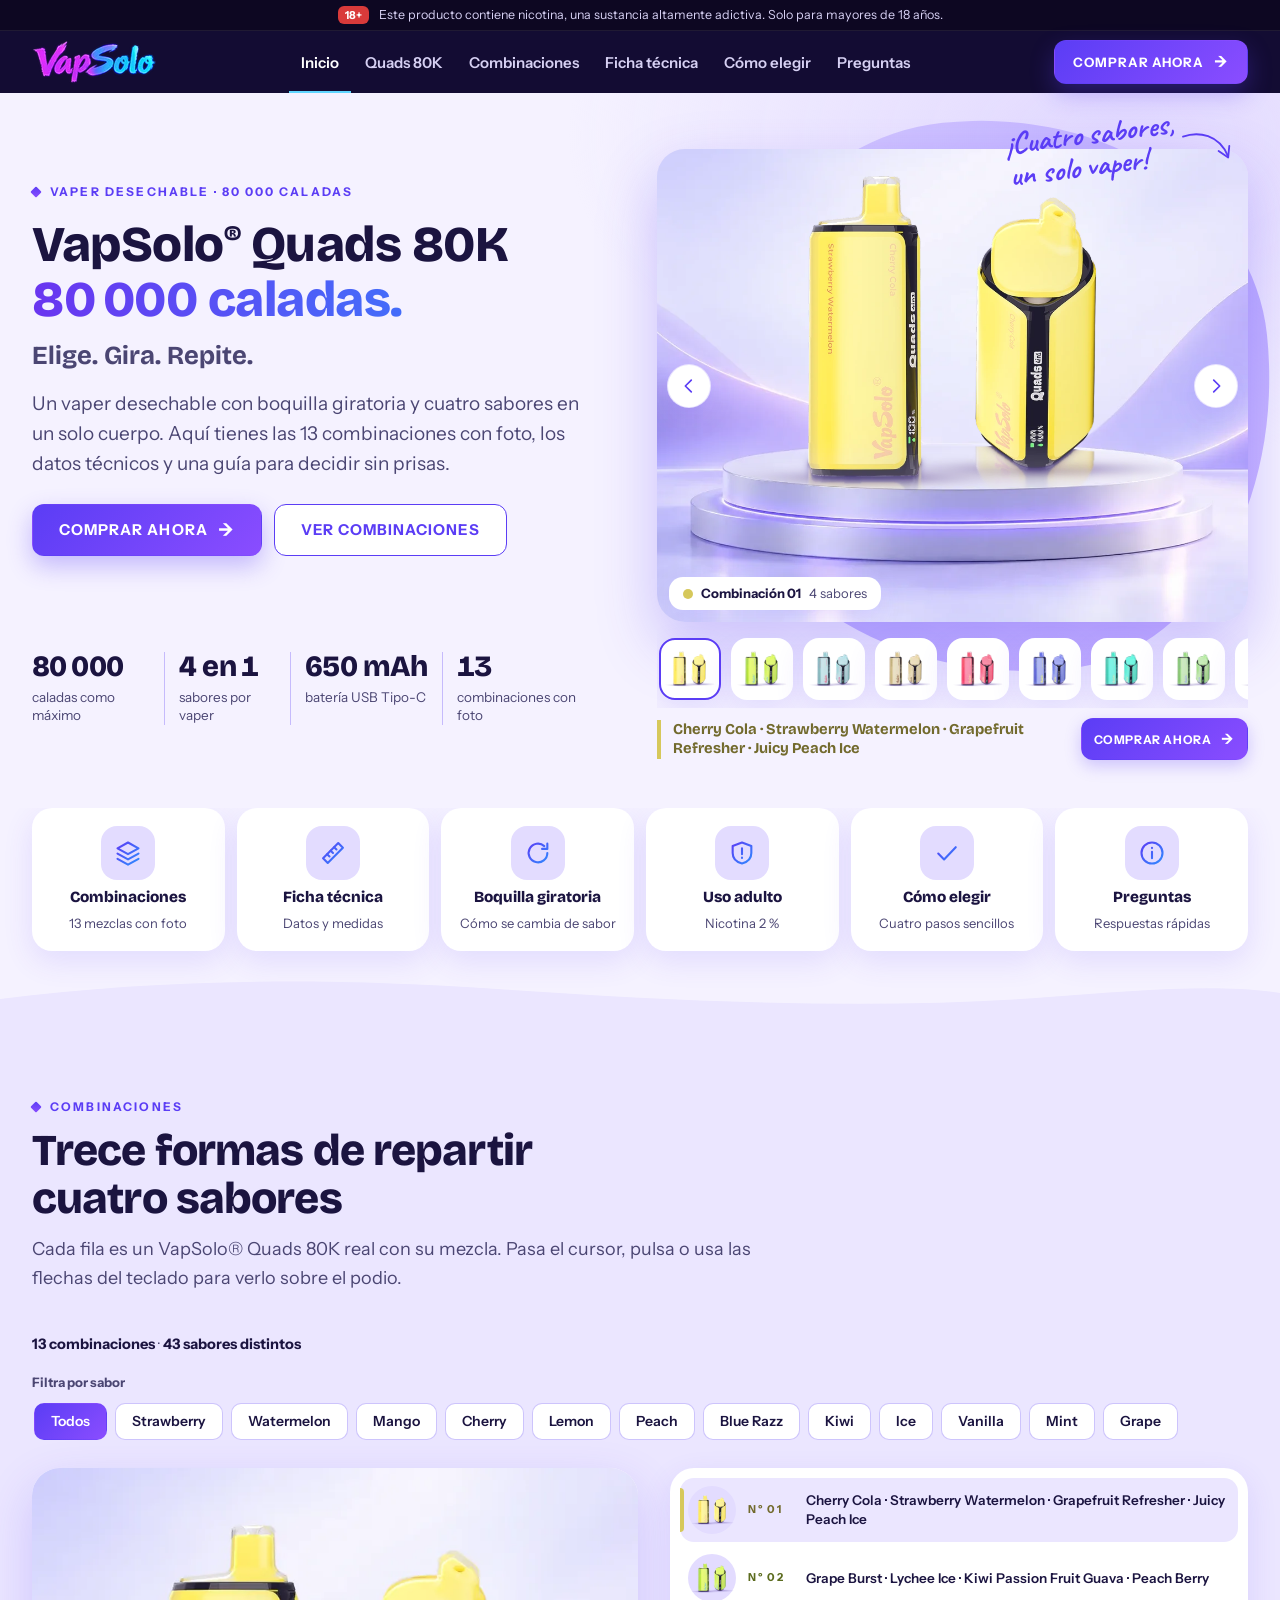
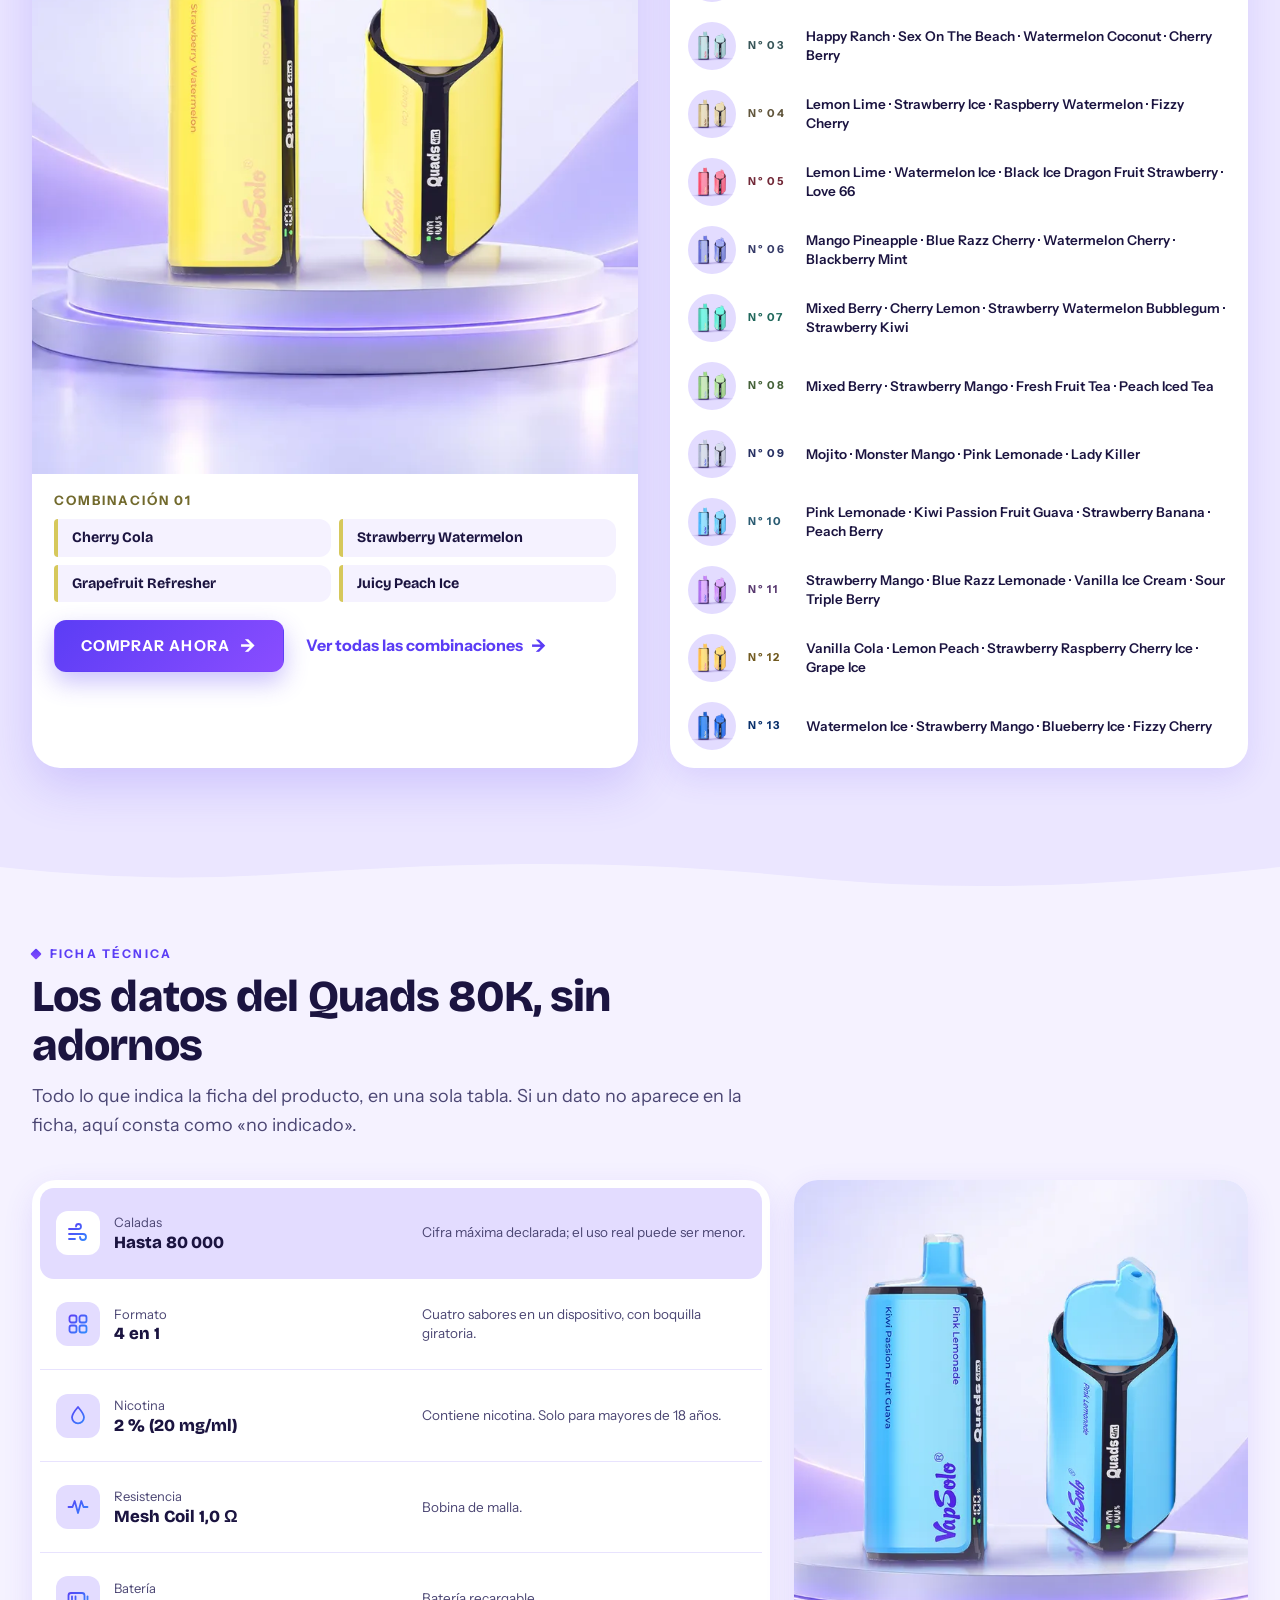
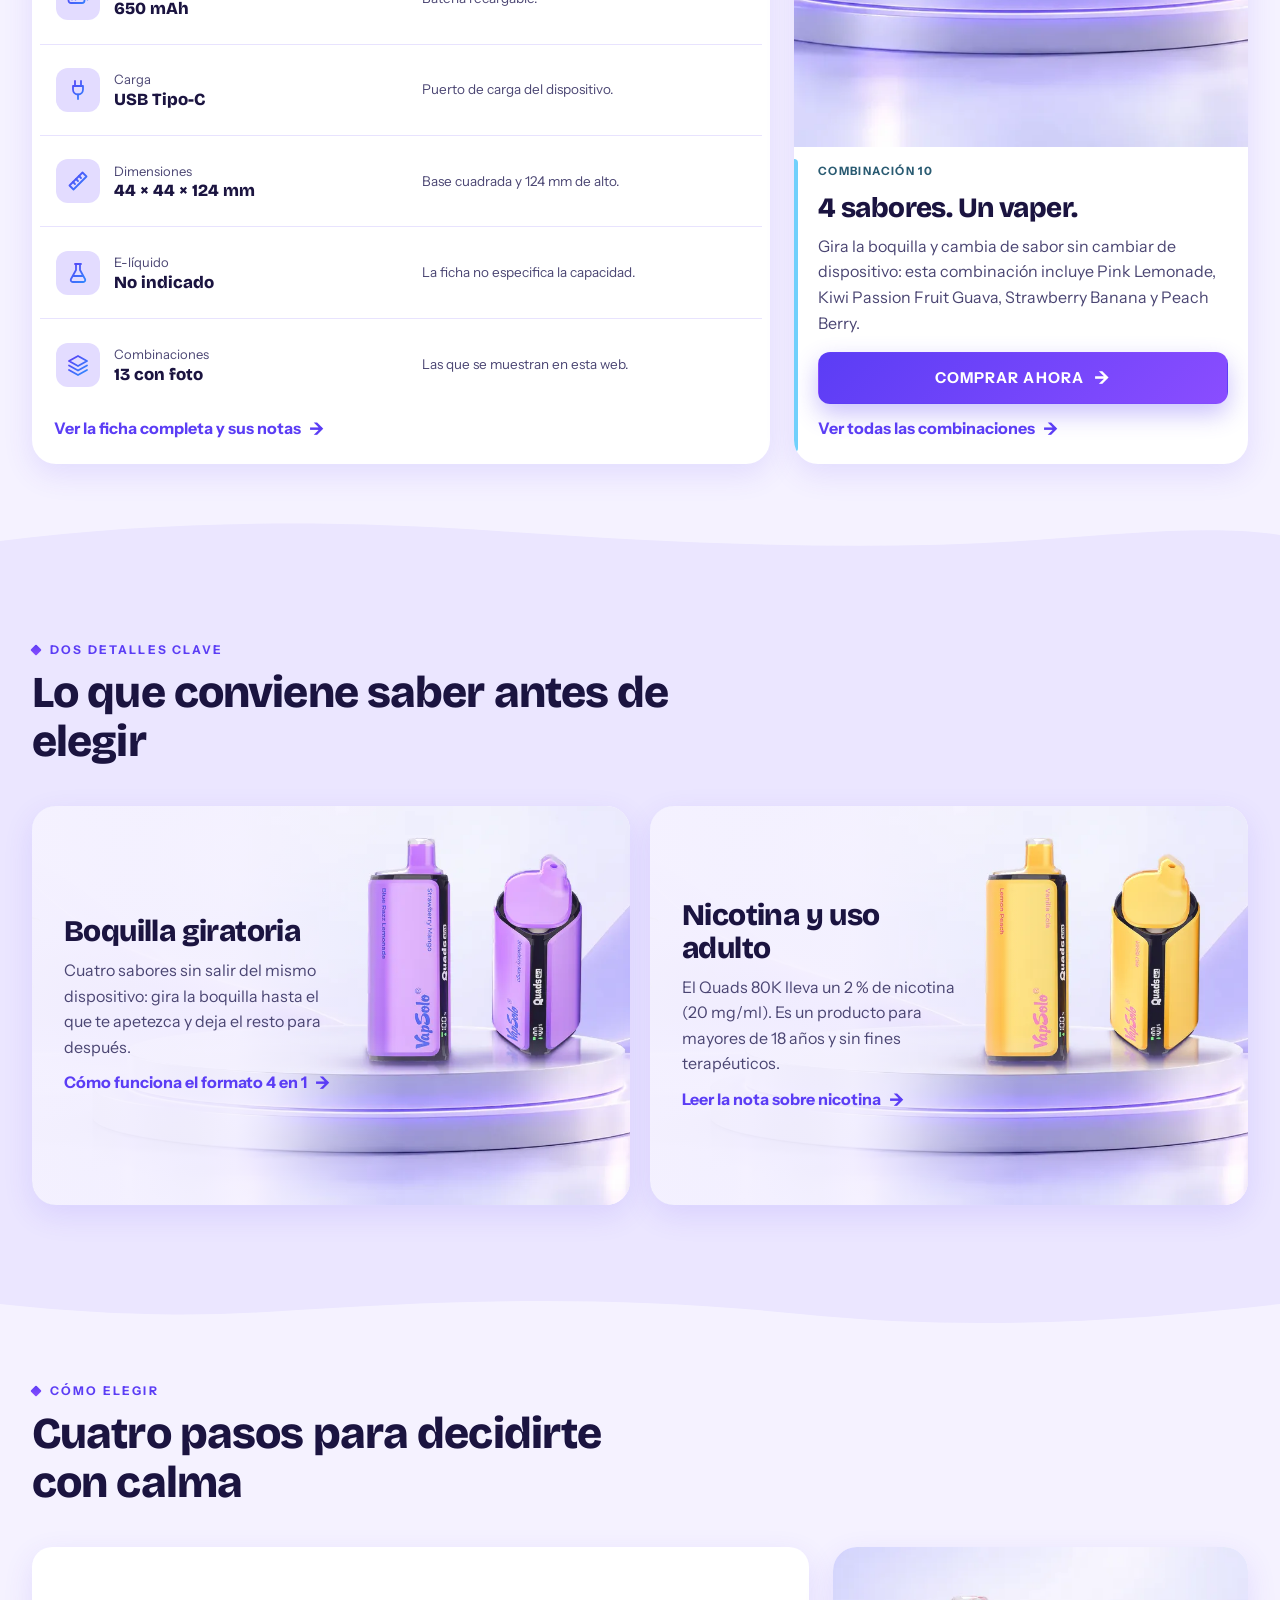
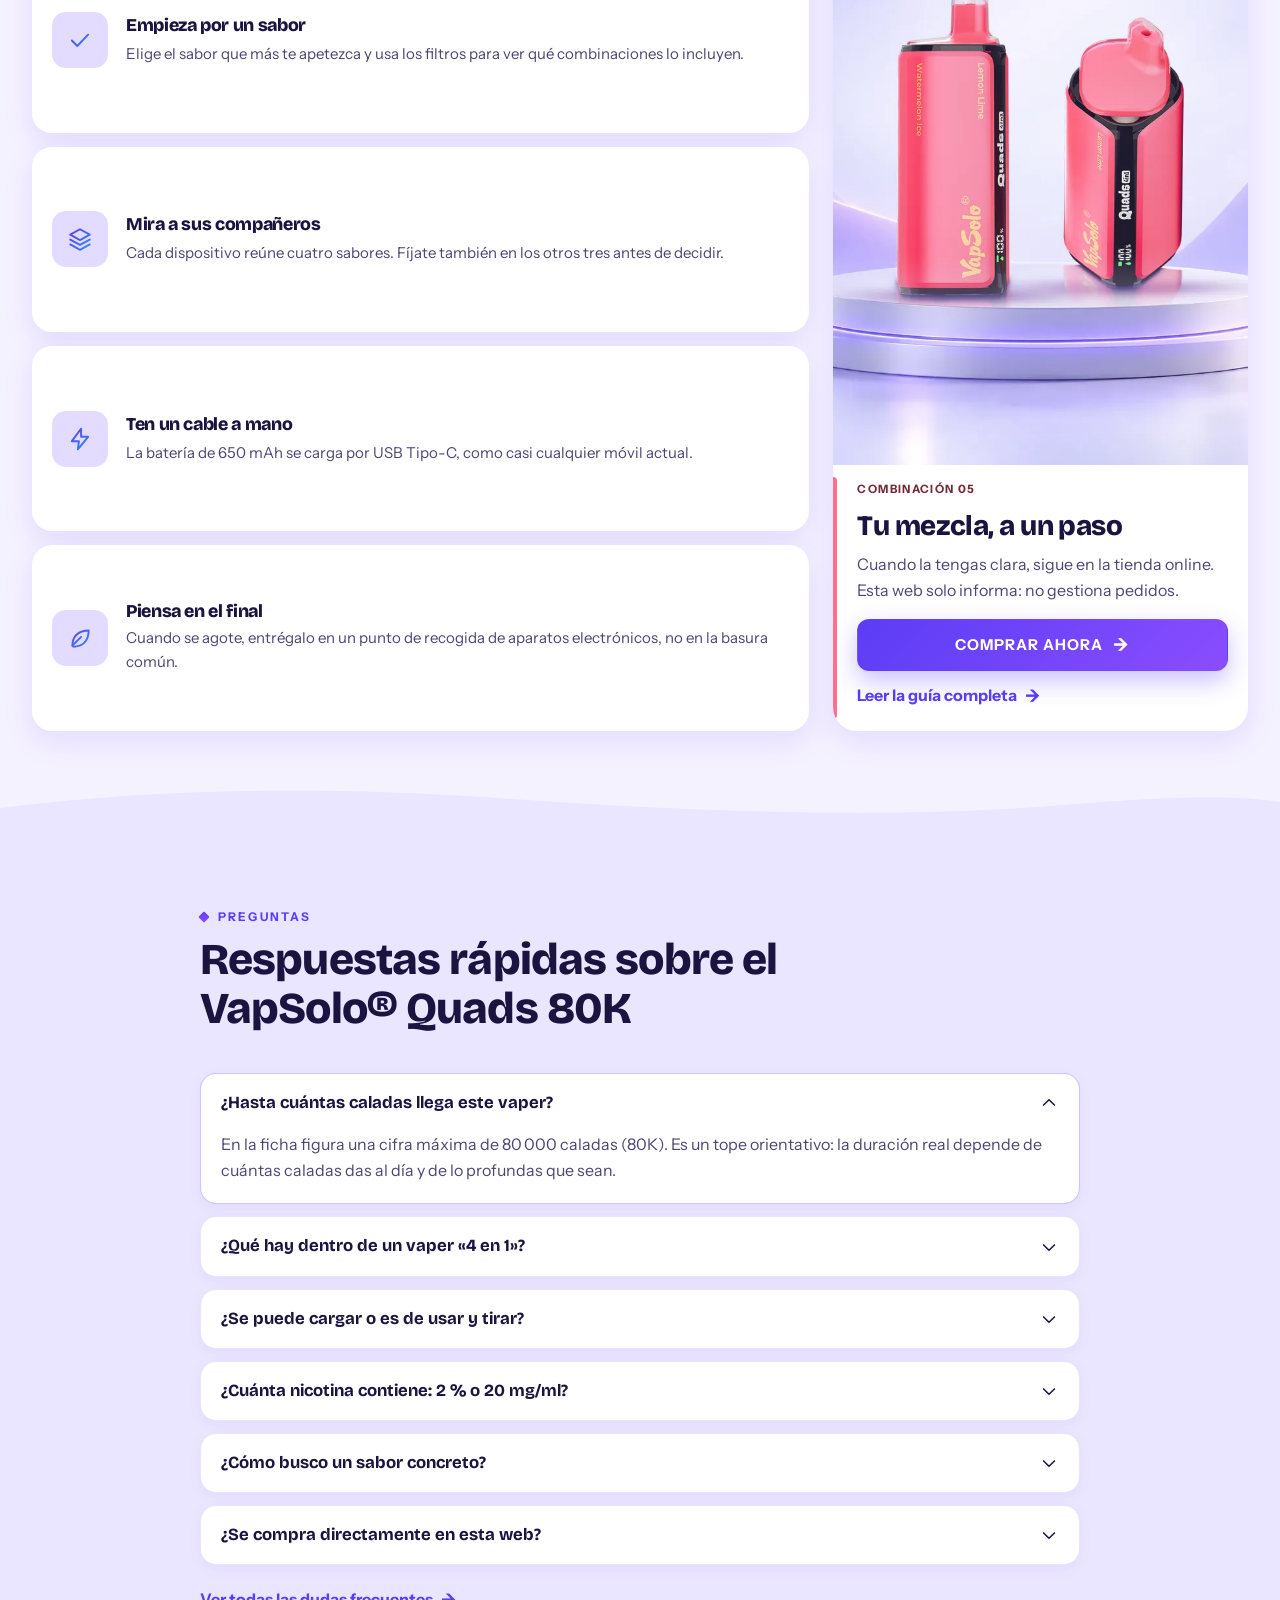
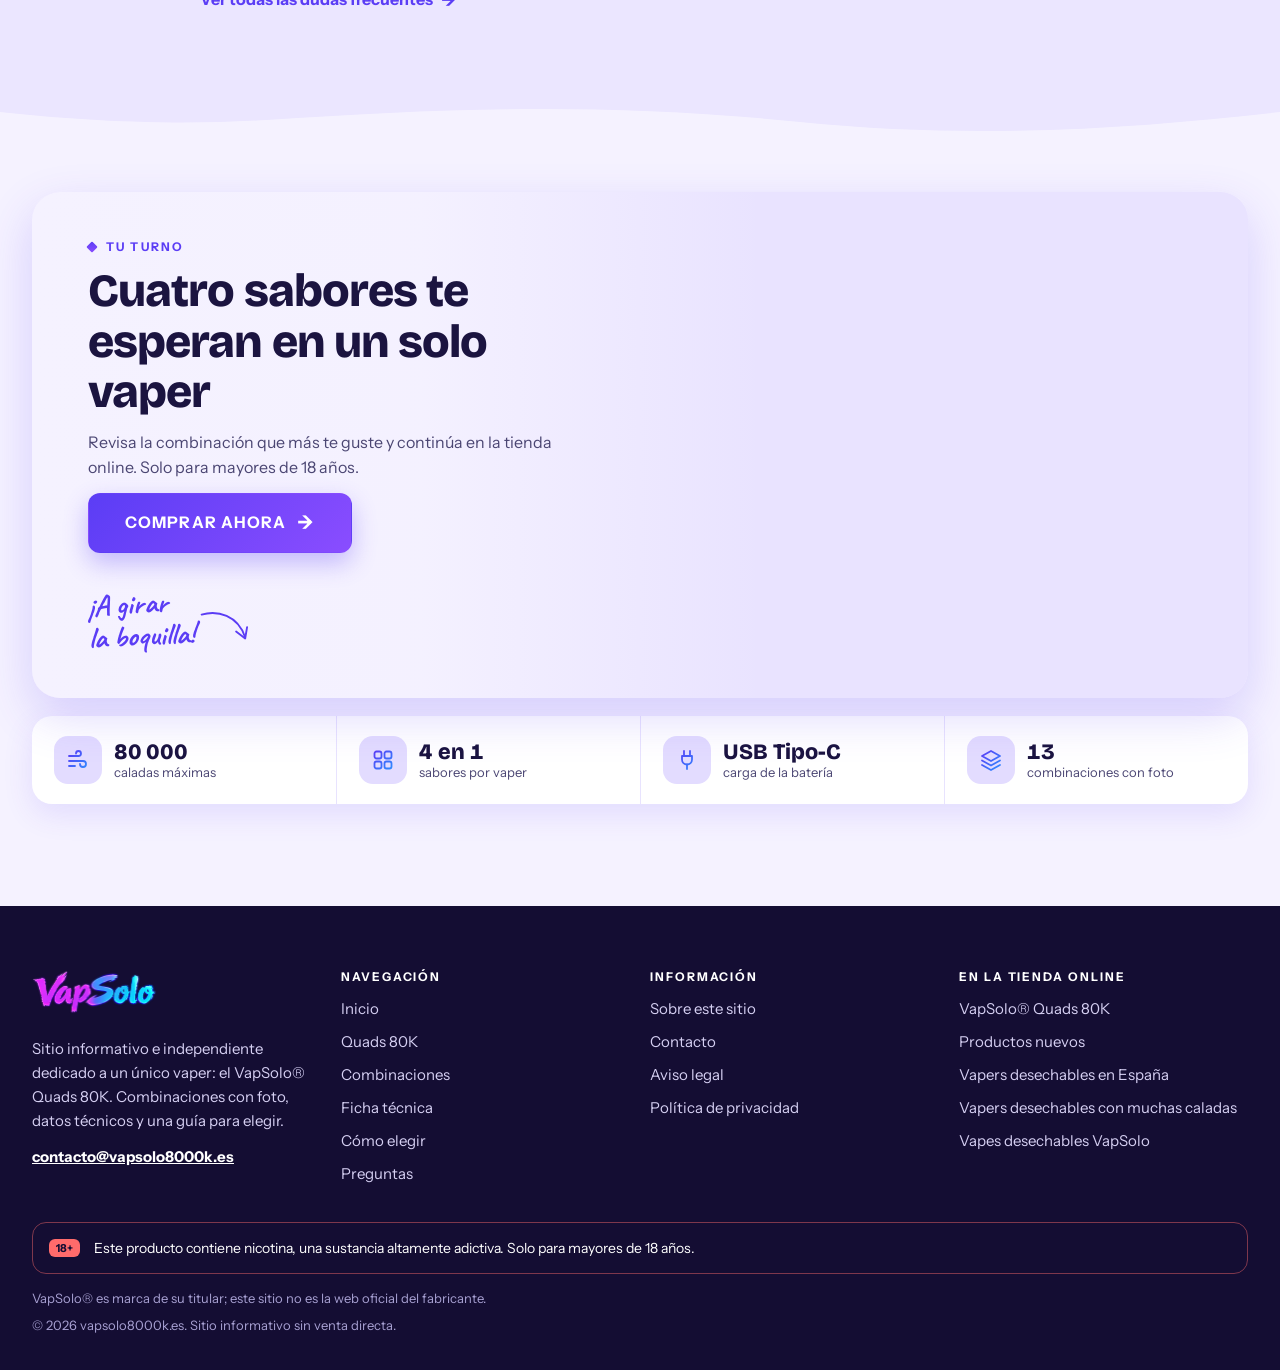
==== index.html @ 10263401 "first commit" ====
<!doctype html>
<html lang="es-ES">
  <head>
    <meta charset="utf-8">
    <meta name="viewport" content="width=device-width, initial-scale=1">
    <title>VapSolo® Quads 80K: cuatro sabores, un solo vaper</title>
    <meta name="description" content="Descubre el VapSolo® Quads 80K: vaper desechable de 80 000 caladas con boquilla giratoria 4 en 1 y 13 combinaciones de sabores con foto. Solo +18.">
    <link rel="canonical" href="https://vapsolo8000k.es/">
    <meta name="robots" content="index, follow, max-image-preview:large">
    <meta name="theme-color" content="#140d33">
    <meta property="og:type" content="website">
    <meta property="og:locale" content="es_ES">
    <meta property="og:site_name" content="VapSolo 80K">
    <meta property="og:title" content="VapSolo® Quads 80K: cuatro sabores, un solo vaper">
    <meta property="og:description" content="Descubre el VapSolo® Quads 80K: vaper desechable de 80 000 caladas con boquilla giratoria 4 en 1 y 13 combinaciones de sabores con foto. Solo +18.">
    <meta property="og:url" content="https://vapsolo8000k.es/">
    <meta property="og:image" content="https://vapsolo8000k.es/assets/img/og/og.jpg">
    <meta property="og:image:width" content="1200">
    <meta property="og:image:height" content="630">
    <meta property="og:image:alt" content="Dos vapers VapSolo® Quads 80K sobre un podio lavanda">
    <meta name="twitter:card" content="summary_large_image">
    <meta name="twitter:title" content="VapSolo® Quads 80K: cuatro sabores, un solo vaper">
    <meta name="twitter:description" content="Descubre el VapSolo® Quads 80K: vaper desechable de 80 000 caladas con boquilla giratoria 4 en 1 y 13 combinaciones de sabores con foto. Solo +18.">
    <meta name="twitter:image" content="https://vapsolo8000k.es/assets/img/og/og.jpg">
    <link rel="icon" href="favicon.svg" type="image/svg+xml">
    <link rel="icon" href="favicon-32.png" type="image/png" sizes="32x32">
    <link rel="shortcut icon" href="favicon.ico">
    <link rel="apple-touch-icon" href="apple-touch-icon.png">
    <link rel="stylesheet" href="assets/css/style.css">
    <link rel="stylesheet" href="assets/css/sets.css">
    <script src="assets/js/app.js" defer></script>
  </head>
  <body>
    <svg class="sprite" width="0" height="0" aria-hidden="true" focusable="false">
      <defs>
        <linearGradient id="gv" gradientUnits="userSpaceOnUse" x1="3" y1="3" x2="21" y2="21">
        <stop offset="0" stop-color="#5b3df5"/><stop offset="1" stop-color="#2f8bff"/>
        </linearGradient>
        <symbol id="i-puff" viewBox="0 0 24 24"><path d="M3 8h9.5a2.5 2.5 0 1 0-2.5-2.5"/>
        <path d="M3 13h14a3 3 0 1 1-3 3"/><path d="M3 18h6"/></symbol>
        <symbol id="i-grid4" viewBox="0 0 24 24"><rect x="3.5" y="3.5" width="7" height="7" rx="2"/>
        <rect x="13.5" y="3.5" width="7" height="7" rx="2"/>
        <rect x="3.5" y="13.5" width="7" height="7" rx="2"/>
        <rect x="13.5" y="13.5" width="7" height="7" rx="2"/></symbol>
        <symbol id="i-drop" viewBox="0 0 24 24">
        <path d="M12 3c3.6 4.2 6 7.2 6 10.3a6 6 0 0 1-12 0C6 10.2 8.4 7.2 12 3z"/></symbol>
        <symbol id="i-coil" viewBox="0 0 24 24"><path d="M2.5 12h4l2.2-6 3.3 12 3.3-12 2.2 6h4"/>
        </symbol>
        <symbol id="i-battery" viewBox="0 0 24 24">
        <rect x="2.5" y="7" width="16" height="10" rx="2.5"/><path d="M21.5 10.5v3"/>
        <path d="M6 10.5v3M9.5 10.5v3"/></symbol>
        <symbol id="i-usb" viewBox="0 0 24 24"><path d="M9 3v5M15 3v5"/>
        <path d="M7 8h10v3.5a5 5 0 0 1-10 0z"/><path d="M12 16.5V21"/></symbol>
        <symbol id="i-ruler" viewBox="0 0 24 24"><path d="M3.5 16.5 16.5 3.5l4 4-13 13z"/>
        <path d="m7 13 2 2M10 10l2 2M13 7l2 2"/></symbol>
        <symbol id="i-flask" viewBox="0 0 24 24">
        <path d="M9 3h6M10 3v6l-5 9a2 2 0 0 0 1.8 3h10.4a2 2 0 0 0 1.8-3l-5-9V3"/>
        <path d="M7.5 15h9"/></symbol>
        <symbol id="i-layers" viewBox="0 0 24 24"><path d="m12 3 9 5-9 5-9-5z"/>
        <path d="m3 12.5 9 5 9-5"/><path d="m3 17 9 5 9-5"/></symbol>
        <symbol id="i-rotate" viewBox="0 0 24 24"><path d="M20 12a8 8 0 1 1-2.6-5.9"/>
        <path d="M20 4v4.5h-4.5"/></symbol>
        <symbol id="i-recycle" viewBox="0 0 24 24"><path d="M5 19c0-8 5-14 15-14 0 10-6 15-14 15z"/>
        <path d="m5 19 8-8"/></symbol>
        <symbol id="i-bolt" viewBox="0 0 24 24"><path d="M13 2.5 4.5 14H11l-1 7.5L19.5 10H13z"/>
        </symbol>
        <symbol id="i-check" viewBox="0 0 24 24"><path d="m4.5 12.5 5 5L19.5 7"/></symbol>
        <symbol id="i-mail" viewBox="0 0 24 24">
        <rect x="3" y="5.5" width="18" height="13" rx="2.5"/><path d="m3.5 7.5 8.5 6.5 8.5-6.5"/>
        </symbol>
        <symbol id="i-arrow" viewBox="0 0 24 24"><path d="M4.5 12h15M13.5 6l6 6-6 6"/></symbol>
        <symbol id="i-menu" viewBox="0 0 24 24"><path d="M4 7h16M4 12h16M4 17h16"/></symbol>
        <symbol id="i-close" viewBox="0 0 24 24"><path d="M6 6l12 12M18 6 6 18"/></symbol>
        <symbol id="i-search" viewBox="0 0 24 24"><circle cx="11" cy="11" r="6.5"/>
        <path d="m20 20-4.2-4.2"/></symbol>
        <symbol id="i-shield" viewBox="0 0 24 24">
        <path d="M12 3 20 6v6c0 4.8-3.4 7.8-8 9-4.6-1.2-8-4.2-8-9V6z"/><path d="M12 8v5M12 16v.2"/>
        </symbol>
        <symbol id="i-info" viewBox="0 0 24 24"><circle cx="12" cy="12" r="9"/>
        <path d="M12 11v5.5M12 7.6v.2"/></symbol>
        <symbol id="i-chev-l" viewBox="0 0 24 24"><path d="m14.5 5.5-6.5 6.5 6.5 6.5"/></symbol>
        <symbol id="i-chev-r" viewBox="0 0 24 24"><path d="m9.5 5.5 6.5 6.5-6.5 6.5"/></symbol>
        <symbol id="i-chev-d" viewBox="0 0 24 24"><path d="m5.5 9.5 6.5 6.5 6.5-6.5"/></symbol>
        <symbol id="i-doc" viewBox="0 0 24 24"><path d="M6 3h8l4 4v14H6z"/>
        <path d="M14 3v4h4M9 12h6M9 16h6"/></symbol>
      </defs>
    </svg>
    <a class="skip" href="#main">Saltar al contenido</a>
    <div class="top">
      <div class="age" role="note">
        <div class="wrap age__in">
          <span class="age__badge">18+</span>
          <span class="age__short">Contiene nicotina. Solo adultos.</span>
          <span class="age__long">Este producto contiene nicotina, una sustancia altamente adictiva.
            Solo para mayores de 18 años.</span>
        </div>
      </div>
      <header class="hdr">
        <div class="wrap hdr__in">
          <a class="brand" href="index.html" aria-label="VapSolo, ir al inicio"><img
            src="assets/img/logo-44.webp" srcset="assets/img/logo-88.webp 2x" width="125" height="44"
            alt="VapSolo" class="brand__img"></a>
          <div class="hdr__nav">
            <nav class="menu menu--bar" aria-label="Principal">
              <a class="menu__link" href="index.html" aria-current="page">Inicio</a>
              <a class="menu__link" href="vapsolo-quads-80k/index.html">Quads 80K</a>
              <a class="menu__link" href="sabores-y-combinaciones/index.html">Combinaciones</a>
              <a class="menu__link" href="datos-tecnicos/index.html">Ficha técnica</a>
              <a class="menu__link" href="guia-vaper-desechable/index.html">Cómo elegir</a>
              <a class="menu__link" href="dudas-frecuentes/index.html">Preguntas</a>
            </nav>
          </div>
          <a class="btn btn--sm hdr__cta"
            href="https://elvapero.es/products/vapsolo-quads-80k-caladas-80000" target="_blank"
            rel="noopener">Comprar ahora<span class="sr-only"> (se abre en una pestaña
            nueva)</span><span class="btn__ar" aria-hidden="true">→</span></a>
          <button type="button" class="burger" aria-controls="drawer" aria-expanded="false" data-open>
            <svg class="ico ico--lg" width="26" height="26" aria-hidden="true" focusable="false">
            <use href="#i-menu"></use></svg>
            <span class="sr-only">Abrir el menú</span>
          </button>
        </div>
      </header>
    </div>
    <div class="drawer" id="drawer" data-drawer>
      <div class="drawer__head">
        <a class="brand" href="index.html" aria-label="VapSolo, ir al inicio"><img
          src="assets/img/logo-44.webp" srcset="assets/img/logo-88.webp 2x" width="125" height="44"
          alt="VapSolo" class="brand__img"></a>
        <button type="button" class="drawer__close" data-close>
          <svg class="ico ico--lg" width="26" height="26" aria-hidden="true" focusable="false">
          <use href="#i-close"></use></svg>
          <span class="sr-only">Cerrar el menú</span>
        </button>
      </div>
      <nav class="menu" aria-label="Principal">
        <a class="menu__link" href="index.html" aria-current="page">Inicio</a>
        <a class="menu__link" href="vapsolo-quads-80k/index.html">Quads 80K</a>
        <a class="menu__link" href="sabores-y-combinaciones/index.html">Combinaciones</a>
        <a class="menu__link" href="datos-tecnicos/index.html">Ficha técnica</a>
        <a class="menu__link" href="guia-vaper-desechable/index.html">Cómo elegir</a>
        <a class="menu__link" href="dudas-frecuentes/index.html">Preguntas</a>
      </nav>
      <a class="btn btn--block drawer__cta"
        href="https://elvapero.es/products/vapsolo-quads-80k-caladas-80000" target="_blank"
        rel="noopener">Comprar ahora<span class="sr-only"> (se abre en una pestaña nueva)</span><span
        class="btn__ar" aria-hidden="true">→</span></a>
      <p class="drawer__age">
        Este producto contiene nicotina, una sustancia altamente adictiva. Solo para mayores de 18
        años.
      </p>
    </div>
    <div class="scrim" data-scrim></div>
    <main id="main">
      <section class="hero" aria-label="Presentación">
        <div class="wrap hero__grid">
          <div class="hero__text">
            <p class="eyebrow">Vaper desechable · 80 000 caladas</p>
            <h1>
              <span class="h1__a">VapSolo<sup>®</sup> Quads 80K</span> <span class="h1__b">80 000
              caladas.</span> <span class="h1__c">Elige. Gira. Repite.</span>
            </h1>
            <p class="hero__lede">
              Un vaper desechable con boquilla giratoria y cuatro sabores en un solo cuerpo. Aquí
              tienes las 13 combinaciones con foto, los datos técnicos y una guía para decidir sin
              prisas.
            </p>
            <div class="hero__act">
              <a class="btn" href="https://elvapero.es/products/vapsolo-quads-80k-caladas-80000"
                target="_blank" rel="noopener">Comprar ahora<span class="sr-only"> (se abre en una
                pestaña nueva)</span><span class="btn__ar" aria-hidden="true">→</span></a>
              <a class="btn btn--ghost" href="#combinaciones">Ver combinaciones</a>
            </div>
          </div>
          <div class="stage" data-stage>
            <div class="stage__blob" aria-hidden="true"></div>
            <p class="note note--hero" aria-hidden="true">
              <span class="note__t">¡Cuatro sabores,<br>un solo vaper!</span>
              <svg class="note__ar" viewBox="0 0 90 64" width="90" height="64" aria-hidden="true" focusable="false">
              <path d="M6 10c26-6 58 4 68 40"/><path d="M60 40l14 12 4-18"/></svg>
            </p>
            <div class="stage__frame" data-swipe>
              <div class="stage__world">
                <img class="stage__bg" src="assets/img/stage/scene-wide.webp" width="1672"
                  height="941" alt="" fetchpriority="high" decoding="async">
                <img class="stage__spr is-on"
                  src="assets/img/sprites/strawberry-watermelon-cherry-cola.webp" width="829"
                  height="577"
                  alt="VapSolo® Quads 80K, combinación 01: Cherry Cola, Strawberry Watermelon, Grapefruit Refresher y Juicy Peach Ice"
                  fetchpriority="high" decoding="async">
                <img class="stage__spr" src="assets/img/sprites/lychee-ice-grape-burst.webp"
                  width="829" height="577" alt="" loading="lazy" decoding="async">
                <img class="stage__spr" src="assets/img/sprites/sex-on-the-beach-happy-ranch.webp"
                  width="829" height="577" alt="" loading="lazy" decoding="async">
                <img class="stage__spr" src="assets/img/sprites/strawberry-ice-lemon-lime.webp"
                  width="829" height="577" alt="" loading="lazy" decoding="async">
                <img class="stage__spr" src="assets/img/sprites/watermelon-ice-lemon-lime.webp"
                  width="829" height="577" alt="" loading="lazy" decoding="async">
                <img class="stage__spr"
                  src="assets/img/sprites/blue-razz-cherry-mango-pineapple.webp" width="829"
                  height="577" alt="" loading="lazy" decoding="async">
                <img class="stage__spr" src="assets/img/sprites/cherry-lemon-mixed-berry.webp"
                  width="829" height="577" alt="" loading="lazy" decoding="async">
                <img class="stage__spr" src="assets/img/sprites/strawberry-mango-mixed-berry.webp"
                  width="829" height="577" alt="" loading="lazy" decoding="async">
                <img class="stage__spr" src="assets/img/sprites/monster-mango-mojito.webp"
                  width="829" height="577" alt="" loading="lazy" decoding="async">
                <img class="stage__spr"
                  src="assets/img/sprites/kiwi-passion-fruit-guava-pink-lemonade.webp" width="829"
                  height="577" alt="" loading="lazy" decoding="async">
                <img class="stage__spr"
                  src="assets/img/sprites/blue-razz-lemonade-strawberry-mango.webp" width="829"
                  height="577" alt="" loading="lazy" decoding="async">
                <img class="stage__spr" src="assets/img/sprites/lemon-peach-vanilla-cola.webp"
                  width="829" height="577" alt="" loading="lazy" decoding="async">
                <img class="stage__spr"
                  src="assets/img/sprites/strawberry-mango-watermelon-ice.webp" width="829"
                  height="577" alt="" loading="lazy" decoding="async">
              </div>
              <div class="stage__tag c01" data-tag>
                <span class="tag__dot" aria-hidden="true"></span>
                <strong data-tag-num>Combinación 01</strong>
                <span class="tag__sub">4 sabores</span>
              </div>
              <button type="button" class="arrow arrow--prev" data-prev>
                <svg class="ico" width="22" height="22" aria-hidden="true" focusable="false">
                <use href="#i-chev-l"></use></svg>
                <span class="sr-only">Combinación anterior</span>
              </button>
              <button type="button" class="arrow arrow--next" data-next>
                <svg class="ico" width="22" height="22" aria-hidden="true" focusable="false">
                <use href="#i-chev-r"></use></svg>
                <span class="sr-only">Combinación siguiente</span>
              </button>
            </div>
            <div class="stage__thumbs" role="group" aria-label="Elegir combinación" data-thumbs>
              <button type="button" class="thumb is-on" data-i="0" data-num="01" data-cls="c01"
                data-flavors="Cherry Cola|Strawberry Watermelon|Grapefruit Refresher|Juicy Peach Ice"
                aria-pressed="true"
                aria-label="Combinación 01: Cherry Cola, Strawberry Watermelon, Grapefruit Refresher, Juicy Peach Ice">
                <img class="thumb__img"
                src="assets/img/cut/strawberry-watermelon-cherry-cola-140.webp" width="140"
                height="140" alt="" loading="lazy" decoding="async">
              </button>
              <button type="button" class="thumb" data-i="1" data-num="02" data-cls="c02"
                data-flavors="Grape Burst|Lychee Ice|Kiwi Passion Fruit Guava|Peach Berry"
                aria-pressed="false"
                aria-label="Combinación 02: Grape Burst, Lychee Ice, Kiwi Passion Fruit Guava, Peach Berry">
                <img class="thumb__img" src="assets/img/cut/lychee-ice-grape-burst-140.webp"
                width="140" height="140" alt="" loading="lazy" decoding="async">
              </button>
              <button type="button" class="thumb" data-i="2" data-num="03" data-cls="c03"
                data-flavors="Happy Ranch|Sex On The Beach|Watermelon Coconut|Cherry Berry"
                aria-pressed="false"
                aria-label="Combinación 03: Happy Ranch, Sex On The Beach, Watermelon Coconut, Cherry Berry">
                <img class="thumb__img" src="assets/img/cut/sex-on-the-beach-happy-ranch-140.webp"
                width="140" height="140" alt="" loading="lazy" decoding="async">
              </button>
              <button type="button" class="thumb" data-i="3" data-num="04" data-cls="c04"
                data-flavors="Lemon Lime|Strawberry Ice|Raspberry Watermelon|Fizzy Cherry"
                aria-pressed="false"
                aria-label="Combinación 04: Lemon Lime, Strawberry Ice, Raspberry Watermelon, Fizzy Cherry">
                <img class="thumb__img" src="assets/img/cut/strawberry-ice-lemon-lime-140.webp"
                width="140" height="140" alt="" loading="lazy" decoding="async">
              </button>
              <button type="button" class="thumb" data-i="4" data-num="05" data-cls="c05"
                data-flavors="Lemon Lime|Watermelon Ice|Black Ice Dragon Fruit Strawberry|Love 66"
                aria-pressed="false"
                aria-label="Combinación 05: Lemon Lime, Watermelon Ice, Black Ice Dragon Fruit Strawberry, Love 66">
                <img class="thumb__img" src="assets/img/cut/watermelon-ice-lemon-lime-140.webp"
                width="140" height="140" alt="" loading="lazy" decoding="async">
              </button>
              <button type="button" class="thumb" data-i="5" data-num="06" data-cls="c06"
                data-flavors="Mango Pineapple|Blue Razz Cherry|Watermelon Cherry|Blackberry Mint"
                aria-pressed="false"
                aria-label="Combinación 06: Mango Pineapple, Blue Razz Cherry, Watermelon Cherry, Blackberry Mint">
                <img class="thumb__img"
                src="assets/img/cut/blue-razz-cherry-mango-pineapple-140.webp" width="140"
                height="140" alt="" loading="lazy" decoding="async">
              </button>
              <button type="button" class="thumb" data-i="6" data-num="07" data-cls="c07"
                data-flavors="Mixed Berry|Cherry Lemon|Strawberry Watermelon Bubblegum|Strawberry Kiwi"
                aria-pressed="false"
                aria-label="Combinación 07: Mixed Berry, Cherry Lemon, Strawberry Watermelon Bubblegum, Strawberry Kiwi">
                <img class="thumb__img" src="assets/img/cut/cherry-lemon-mixed-berry-140.webp"
                width="140" height="140" alt="" loading="lazy" decoding="async">
              </button>
              <button type="button" class="thumb" data-i="7" data-num="08" data-cls="c08"
                data-flavors="Mixed Berry|Strawberry Mango|Fresh Fruit Tea|Peach Iced Tea"
                aria-pressed="false"
                aria-label="Combinación 08: Mixed Berry, Strawberry Mango, Fresh Fruit Tea, Peach Iced Tea">
                <img class="thumb__img" src="assets/img/cut/strawberry-mango-mixed-berry-140.webp"
                width="140" height="140" alt="" loading="lazy" decoding="async">
              </button>
              <button type="button" class="thumb" data-i="8" data-num="09" data-cls="c09"
                data-flavors="Mojito|Monster Mango|Pink Lemonade|Lady Killer" aria-pressed="false"
                aria-label="Combinación 09: Mojito, Monster Mango, Pink Lemonade, Lady Killer">
                <img class="thumb__img" src="assets/img/cut/monster-mango-mojito-140.webp"
                width="140" height="140" alt="" loading="lazy" decoding="async">
              </button>
              <button type="button" class="thumb" data-i="9" data-num="10" data-cls="c10"
                data-flavors="Pink Lemonade|Kiwi Passion Fruit Guava|Strawberry Banana|Peach Berry"
                aria-pressed="false"
                aria-label="Combinación 10: Pink Lemonade, Kiwi Passion Fruit Guava, Strawberry Banana, Peach Berry">
                <img class="thumb__img"
                src="assets/img/cut/kiwi-passion-fruit-guava-pink-lemonade-140.webp" width="140"
                height="140" alt="" loading="lazy" decoding="async">
              </button>
              <button type="button" class="thumb" data-i="10" data-num="11" data-cls="c11"
                data-flavors="Strawberry Mango|Blue Razz Lemonade|Vanilla Ice Cream|Sour Triple Berry"
                aria-pressed="false"
                aria-label="Combinación 11: Strawberry Mango, Blue Razz Lemonade, Vanilla Ice Cream, Sour Triple Berry">
                <img class="thumb__img"
                src="assets/img/cut/blue-razz-lemonade-strawberry-mango-140.webp" width="140"
                height="140" alt="" loading="lazy" decoding="async">
              </button>
              <button type="button" class="thumb" data-i="11" data-num="12" data-cls="c12"
                data-flavors="Vanilla Cola|Lemon Peach|Strawberry Raspberry Cherry Ice|Grape Ice"
                aria-pressed="false"
                aria-label="Combinación 12: Vanilla Cola, Lemon Peach, Strawberry Raspberry Cherry Ice, Grape Ice">
                <img class="thumb__img" src="assets/img/cut/lemon-peach-vanilla-cola-140.webp"
                width="140" height="140" alt="" loading="lazy" decoding="async">
              </button>
              <button type="button" class="thumb" data-i="12" data-num="13" data-cls="c13"
                data-flavors="Watermelon Ice|Strawberry Mango|Blueberry Ice|Fizzy Cherry"
                aria-pressed="false"
                aria-label="Combinación 13: Watermelon Ice, Strawberry Mango, Blueberry Ice, Fizzy Cherry">
                <img class="thumb__img"
                src="assets/img/cut/strawberry-mango-watermelon-ice-140.webp" width="140"
                height="140" alt="" loading="lazy" decoding="async">
              </button>
            </div>
            <div class="stage__cap">
              <p class="stage__flav c01" data-flav>
                Cherry Cola · Strawberry Watermelon · Grapefruit Refresher · Juicy Peach Ice
              </p>
              <a class="btn btn--mini"
                href="https://elvapero.es/products/vapsolo-quads-80k-caladas-80000" target="_blank"
                rel="noopener">Comprar ahora<span class="sr-only"> (se abre en una pestaña
                nueva)</span><span class="btn__ar" aria-hidden="true">→</span></a>
            </div>
          </div>
          <div class="hero__facts">
            <ul class="hfacts">
              <li class="hfact">
                <strong class="hfact__n">80 000</strong>
                <span class="hfact__l">caladas como máximo</span>
              </li>
              <li class="hfact">
                <strong class="hfact__n">4 en 1</strong>
                <span class="hfact__l">sabores por vaper</span>
              </li>
              <li class="hfact">
                <strong class="hfact__n">650 mAh</strong>
                <span class="hfact__l">batería USB Tipo-C</span>
              </li>
              <li class="hfact">
                <strong class="hfact__n">13</strong>
                <span class="hfact__l">combinaciones con foto</span>
              </li>
            </ul>
          </div>
        </div>
      </section>
      <section class="quick">
        <div class="wrap">
          <h2 class="sr-only">Todo sobre el Quads 80K de un vistazo</h2>
          <ul class="qkrow">
            <li>
              <a class="qk" href="#combinaciones"><span class="qk__ico"><svg class="ico" width="28"
              height="28" aria-hidden="true" focusable="false" stroke="url(#gv)"><use
              href="#i-layers"></use></svg></span><strong class="qk__t">Combinaciones</strong><span
              class="qk__s">13 mezclas con foto</span></a>
            </li>
            <li>
              <a class="qk" href="#ficha"><span class="qk__ico"><svg class="ico" width="28"
              height="28" aria-hidden="true" focusable="false" stroke="url(#gv)"><use
              href="#i-ruler"></use></svg></span><strong class="qk__t">Ficha técnica</strong><span
              class="qk__s">Datos y medidas</span></a>
            </li>
            <li>
              <a class="qk" href="#giro"><span class="qk__ico"><svg class="ico" width="28"
              height="28" aria-hidden="true" focusable="false" stroke="url(#gv)"><use
              href="#i-rotate"></use></svg></span><strong class="qk__t">Boquilla
              giratoria</strong><span class="qk__s">Cómo se cambia de sabor</span></a>
            </li>
            <li>
              <a class="qk" href="#uso-adulto"><span class="qk__ico"><svg class="ico" width="28"
              height="28" aria-hidden="true" focusable="false" stroke="url(#gv)"><use
              href="#i-shield"></use></svg></span><strong class="qk__t">Uso adulto</strong><span
              class="qk__s">Nicotina 2 %</span></a>
            </li>
            <li>
              <a class="qk" href="#como-elegir"><span class="qk__ico"><svg class="ico" width="28"
              height="28" aria-hidden="true" focusable="false" stroke="url(#gv)"><use
              href="#i-check"></use></svg></span><strong class="qk__t">Cómo elegir</strong><span
              class="qk__s">Cuatro pasos sencillos</span></a>
            </li>
            <li>
              <a class="qk" href="#preguntas"><span class="qk__ico"><svg class="ico" width="28"
              height="28" aria-hidden="true" focusable="false" stroke="url(#gv)"><use
              href="#i-info"></use></svg></span><strong class="qk__t">Preguntas</strong><span
              class="qk__s">Respuestas rápidas</span></a>
            </li>
          </ul>
        </div>
      </section>
      <section class="sec sec--tint" id="combinaciones">
        <div class="wrap">
          <div class="sec__head ">
            <p class="eyebrow">Combinaciones</p>
            <h2 class="sec__title">Trece formas de repartir cuatro sabores</h2>
            <p class="sec__lead">
              Cada fila es un VapSolo® Quads 80K real con su mezcla. Pasa el cursor, pulsa o usa las
              flechas del teclado para verlo sobre el podio.
            </p>
          </div>
          <p class="count" data-count>
            <strong>13 combinaciones</strong> · <strong>43 sabores distintos</strong>
          </p>
          <div class="chips" hidden data-chips>
            <p class="chips__lab" id="chips-lab">Filtra por sabor</p>
            <div class="chips__row" role="group" aria-labelledby="chips-lab">
              <button type="button" class="chip is-on" aria-pressed="true" data-chip="all">
                Todos
              </button>
              <button type="button" class="chip" aria-pressed="false" data-chip="strawberry">
                Strawberry
              </button>
              <button type="button" class="chip" aria-pressed="false" data-chip="watermelon">
                Watermelon
              </button>
              <button type="button" class="chip" aria-pressed="false" data-chip="mango">
                Mango
              </button>
              <button type="button" class="chip" aria-pressed="false" data-chip="cherry">
                Cherry
              </button>
              <button type="button" class="chip" aria-pressed="false" data-chip="lemon">
                Lemon
              </button>
              <button type="button" class="chip" aria-pressed="false" data-chip="peach">
                Peach
              </button>
              <button type="button" class="chip" aria-pressed="false" data-chip="blue razz">
                Blue Razz
              </button>
              <button type="button" class="chip" aria-pressed="false" data-chip="kiwi">Kiwi</button>
              <button type="button" class="chip" aria-pressed="false" data-chip="ice">Ice</button>
              <button type="button" class="chip" aria-pressed="false" data-chip="vanilla">
                Vanilla
              </button>
              <button type="button" class="chip" aria-pressed="false" data-chip="mint">Mint</button>
              <button type="button" class="chip" aria-pressed="false" data-chip="grape">
                Grape
              </button>
            </div>
          </div>
          <div class="arena" data-arena>
            <div class="spot c01" data-spot>
              <div class="spot__img" data-spot-img>
                <div class="spot__glow" aria-hidden="true"></div>
                <img class="spot__photo"
                  src="assets/img/square/strawberry-watermelon-cherry-cola-800.webp"
                  srcset="assets/img/square/strawberry-watermelon-cherry-cola-400.webp 400w, assets/img/square/strawberry-watermelon-cherry-cola-800.webp 800w, assets/img/square/strawberry-watermelon-cherry-cola-1000.webp 1000w"
                  sizes="(max-width: 719px) 92vw, (max-width: 1099px) 46vw, 520px" width="1000"
                  height="1000"
                  alt="VapSolo® Quads 80K, combinación 01: Cherry Cola, Strawberry Watermelon, Grapefruit Refresher y Juicy Peach Ice"
                  loading="lazy" decoding="async">
              </div>
              <div class="spot__body">
                <p class="spot__label" data-spot-label>Combinación 01</p>
                <ul class="spot__flavors" data-spot-flavors>
                  <li>Cherry Cola</li>
                  <li>Strawberry Watermelon</li>
                  <li>Grapefruit Refresher</li>
                  <li>Juicy Peach Ice</li>
                </ul>
                <div class="spot__actions">
                  <a class="btn" href="https://elvapero.es/products/vapsolo-quads-80k-caladas-80000"
                    target="_blank" rel="noopener">Comprar ahora<span class="sr-only"> (se abre en una
                    pestaña nueva)</span><span class="btn__ar" aria-hidden="true">→</span></a>
                  <a class="linkarrow" href="sabores-y-combinaciones/index.html">Ver todas las
                    combinaciones<span class="btn__ar" aria-hidden="true">→</span></a>
                </div>
              </div>
            </div>
            <div class="roster">
              <ul class="roster__list" data-roster>
                <li class="roster__li">
                  <button type="button" class="roster__item c01 is-on" aria-pressed="true"
                    data-n="1" data-slug="strawberry-watermelon-cherry-cola" data-num="01"
                    data-cls="c01"
                    data-flavors="Cherry Cola|Strawberry Watermelon|Grapefruit Refresher|Juicy Peach Ice"
                    data-find="cherry cola strawberry watermelon grapefruit refresher juicy peach ice"
                    aria-label="Combinación 01: Cherry Cola, Strawberry Watermelon, Grapefruit Refresher, Juicy Peach Ice">
                    <span class="roster__thumb"><img class="roster__img"
                      src="assets/img/cut/strawberry-watermelon-cherry-cola-140.webp" width="140"
                      height="140" alt="" loading="lazy" decoding="async"></span>
                    <span class="roster__num">Nº 01</span>
                    <span class="roster__name">Cherry Cola · Strawberry Watermelon · Grapefruit
                      Refresher · Juicy Peach Ice</span>
                  </button>
                </li>
                <li class="roster__li">
                  <button type="button" class="roster__item c02" aria-pressed="false" data-n="2"
                    data-slug="lychee-ice-grape-burst" data-num="02" data-cls="c02"
                    data-flavors="Grape Burst|Lychee Ice|Kiwi Passion Fruit Guava|Peach Berry"
                    data-find="grape burst lychee ice kiwi passion fruit guava peach berry"
                    tabindex="-1"
                    aria-label="Combinación 02: Grape Burst, Lychee Ice, Kiwi Passion Fruit Guava, Peach Berry">
                    <span class="roster__thumb"><img class="roster__img"
                      src="assets/img/cut/lychee-ice-grape-burst-140.webp" width="140" height="140"
                      alt="" loading="lazy" decoding="async"></span>
                    <span class="roster__num">Nº 02</span>
                    <span class="roster__name">Grape Burst · Lychee Ice · Kiwi Passion Fruit Guava ·
                      Peach Berry</span>
                  </button>
                </li>
                <li class="roster__li">
                  <button type="button" class="roster__item c03" aria-pressed="false" data-n="3"
                    data-slug="sex-on-the-beach-happy-ranch" data-num="03" data-cls="c03"
                    data-flavors="Happy Ranch|Sex On The Beach|Watermelon Coconut|Cherry Berry"
                    data-find="happy ranch sex on the beach watermelon coconut cherry berry"
                    tabindex="-1"
                    aria-label="Combinación 03: Happy Ranch, Sex On The Beach, Watermelon Coconut, Cherry Berry">
                    <span class="roster__thumb"><img class="roster__img"
                      src="assets/img/cut/sex-on-the-beach-happy-ranch-140.webp" width="140"
                      height="140" alt="" loading="lazy" decoding="async"></span>
                    <span class="roster__num">Nº 03</span>
                    <span class="roster__name">Happy Ranch · Sex On The Beach · Watermelon Coconut ·
                      Cherry Berry</span>
                  </button>
                </li>
                <li class="roster__li">
                  <button type="button" class="roster__item c04" aria-pressed="false" data-n="4"
                    data-slug="strawberry-ice-lemon-lime" data-num="04" data-cls="c04"
                    data-flavors="Lemon Lime|Strawberry Ice|Raspberry Watermelon|Fizzy Cherry"
                    data-find="lemon lime strawberry ice raspberry watermelon fizzy cherry"
                    tabindex="-1"
                    aria-label="Combinación 04: Lemon Lime, Strawberry Ice, Raspberry Watermelon, Fizzy Cherry">
                    <span class="roster__thumb"><img class="roster__img"
                      src="assets/img/cut/strawberry-ice-lemon-lime-140.webp" width="140" height="140"
                      alt="" loading="lazy" decoding="async"></span>
                    <span class="roster__num">Nº 04</span>
                    <span class="roster__name">Lemon Lime · Strawberry Ice · Raspberry Watermelon ·
                      Fizzy Cherry</span>
                  </button>
                </li>
                <li class="roster__li">
                  <button type="button" class="roster__item c05" aria-pressed="false" data-n="5"
                    data-slug="watermelon-ice-lemon-lime" data-num="05" data-cls="c05"
                    data-flavors="Lemon Lime|Watermelon Ice|Black Ice Dragon Fruit Strawberry|Love 66"
                    data-find="lemon lime watermelon ice black ice dragon fruit strawberry love 66"
                    tabindex="-1"
                    aria-label="Combinación 05: Lemon Lime, Watermelon Ice, Black Ice Dragon Fruit Strawberry, Love 66">
                    <span class="roster__thumb"><img class="roster__img"
                      src="assets/img/cut/watermelon-ice-lemon-lime-140.webp" width="140" height="140"
                      alt="" loading="lazy" decoding="async"></span>
                    <span class="roster__num">Nº 05</span>
                    <span class="roster__name">Lemon Lime · Watermelon Ice · Black Ice Dragon Fruit
                      Strawberry · Love 66</span>
                  </button>
                </li>
                <li class="roster__li">
                  <button type="button" class="roster__item c06" aria-pressed="false" data-n="6"
                    data-slug="blue-razz-cherry-mango-pineapple" data-num="06" data-cls="c06"
                    data-flavors="Mango Pineapple|Blue Razz Cherry|Watermelon Cherry|Blackberry Mint"
                    data-find="mango pineapple blue razz cherry watermelon cherry blackberry mint"
                    tabindex="-1"
                    aria-label="Combinación 06: Mango Pineapple, Blue Razz Cherry, Watermelon Cherry, Blackberry Mint">
                    <span class="roster__thumb"><img class="roster__img"
                      src="assets/img/cut/blue-razz-cherry-mango-pineapple-140.webp" width="140"
                      height="140" alt="" loading="lazy" decoding="async"></span>
                    <span class="roster__num">Nº 06</span>
                    <span class="roster__name">Mango Pineapple · Blue Razz Cherry · Watermelon
                      Cherry · Blackberry Mint</span>
                  </button>
                </li>
                <li class="roster__li">
                  <button type="button" class="roster__item c07" aria-pressed="false" data-n="7"
                    data-slug="cherry-lemon-mixed-berry" data-num="07" data-cls="c07"
                    data-flavors="Mixed Berry|Cherry Lemon|Strawberry Watermelon Bubblegum|Strawberry Kiwi"
                    data-find="mixed berry cherry lemon strawberry watermelon bubblegum strawberry kiwi"
                    tabindex="-1"
                    aria-label="Combinación 07: Mixed Berry, Cherry Lemon, Strawberry Watermelon Bubblegum, Strawberry Kiwi">
                    <span class="roster__thumb"><img class="roster__img"
                      src="assets/img/cut/cherry-lemon-mixed-berry-140.webp" width="140" height="140"
                      alt="" loading="lazy" decoding="async"></span>
                    <span class="roster__num">Nº 07</span>
                    <span class="roster__name">Mixed Berry · Cherry Lemon · Strawberry Watermelon
                      Bubblegum · Strawberry Kiwi</span>
                  </button>
                </li>
                <li class="roster__li">
                  <button type="button" class="roster__item c08" aria-pressed="false" data-n="8"
                    data-slug="strawberry-mango-mixed-berry" data-num="08" data-cls="c08"
                    data-flavors="Mixed Berry|Strawberry Mango|Fresh Fruit Tea|Peach Iced Tea"
                    data-find="mixed berry strawberry mango fresh fruit tea peach iced tea"
                    tabindex="-1"
                    aria-label="Combinación 08: Mixed Berry, Strawberry Mango, Fresh Fruit Tea, Peach Iced Tea">
                    <span class="roster__thumb"><img class="roster__img"
                      src="assets/img/cut/strawberry-mango-mixed-berry-140.webp" width="140"
                      height="140" alt="" loading="lazy" decoding="async"></span>
                    <span class="roster__num">Nº 08</span>
                    <span class="roster__name">Mixed Berry · Strawberry Mango · Fresh Fruit Tea ·
                      Peach Iced Tea</span>
                  </button>
                </li>
                <li class="roster__li">
                  <button type="button" class="roster__item c09" aria-pressed="false" data-n="9"
                    data-slug="monster-mango-mojito" data-num="09" data-cls="c09"
                    data-flavors="Mojito|Monster Mango|Pink Lemonade|Lady Killer"
                    data-find="mojito monster mango pink lemonade lady killer" tabindex="-1"
                    aria-label="Combinación 09: Mojito, Monster Mango, Pink Lemonade, Lady Killer">
                    <span class="roster__thumb"><img class="roster__img"
                      src="assets/img/cut/monster-mango-mojito-140.webp" width="140" height="140"
                      alt="" loading="lazy" decoding="async"></span>
                    <span class="roster__num">Nº 09</span>
                    <span class="roster__name">Mojito · Monster Mango · Pink Lemonade · Lady
                      Killer</span>
                  </button>
                </li>
                <li class="roster__li">
                  <button type="button" class="roster__item c10" aria-pressed="false" data-n="10"
                    data-slug="kiwi-passion-fruit-guava-pink-lemonade" data-num="10" data-cls="c10"
                    data-flavors="Pink Lemonade|Kiwi Passion Fruit Guava|Strawberry Banana|Peach Berry"
                    data-find="pink lemonade kiwi passion fruit guava strawberry banana peach berry"
                    tabindex="-1"
                    aria-label="Combinación 10: Pink Lemonade, Kiwi Passion Fruit Guava, Strawberry Banana, Peach Berry">
                    <span class="roster__thumb"><img class="roster__img"
                      src="assets/img/cut/kiwi-passion-fruit-guava-pink-lemonade-140.webp" width="140"
                      height="140" alt="" loading="lazy" decoding="async"></span>
                    <span class="roster__num">Nº 10</span>
                    <span class="roster__name">Pink Lemonade · Kiwi Passion Fruit Guava · Strawberry
                      Banana · Peach Berry</span>
                  </button>
                </li>
                <li class="roster__li">
                  <button type="button" class="roster__item c11" aria-pressed="false" data-n="11"
                    data-slug="blue-razz-lemonade-strawberry-mango" data-num="11" data-cls="c11"
                    data-flavors="Strawberry Mango|Blue Razz Lemonade|Vanilla Ice Cream|Sour Triple Berry"
                    data-find="strawberry mango blue razz lemonade vanilla ice cream sour triple berry"
                    tabindex="-1"
                    aria-label="Combinación 11: Strawberry Mango, Blue Razz Lemonade, Vanilla Ice Cream, Sour Triple Berry">
                    <span class="roster__thumb"><img class="roster__img"
                      src="assets/img/cut/blue-razz-lemonade-strawberry-mango-140.webp" width="140"
                      height="140" alt="" loading="lazy" decoding="async"></span>
                    <span class="roster__num">Nº 11</span>
                    <span class="roster__name">Strawberry Mango · Blue Razz Lemonade · Vanilla Ice
                      Cream · Sour Triple Berry</span>
                  </button>
                </li>
                <li class="roster__li">
                  <button type="button" class="roster__item c12" aria-pressed="false" data-n="12"
                    data-slug="lemon-peach-vanilla-cola" data-num="12" data-cls="c12"
                    data-flavors="Vanilla Cola|Lemon Peach|Strawberry Raspberry Cherry Ice|Grape Ice"
                    data-find="vanilla cola lemon peach strawberry raspberry cherry ice grape ice"
                    tabindex="-1"
                    aria-label="Combinación 12: Vanilla Cola, Lemon Peach, Strawberry Raspberry Cherry Ice, Grape Ice">
                    <span class="roster__thumb"><img class="roster__img"
                      src="assets/img/cut/lemon-peach-vanilla-cola-140.webp" width="140" height="140"
                      alt="" loading="lazy" decoding="async"></span>
                    <span class="roster__num">Nº 12</span>
                    <span class="roster__name">Vanilla Cola · Lemon Peach · Strawberry Raspberry
                      Cherry Ice · Grape Ice</span>
                  </button>
                </li>
                <li class="roster__li">
                  <button type="button" class="roster__item c13" aria-pressed="false" data-n="13"
                    data-slug="strawberry-mango-watermelon-ice" data-num="13" data-cls="c13"
                    data-flavors="Watermelon Ice|Strawberry Mango|Blueberry Ice|Fizzy Cherry"
                    data-find="watermelon ice strawberry mango blueberry ice fizzy cherry"
                    tabindex="-1"
                    aria-label="Combinación 13: Watermelon Ice, Strawberry Mango, Blueberry Ice, Fizzy Cherry">
                    <span class="roster__thumb"><img class="roster__img"
                      src="assets/img/cut/strawberry-mango-watermelon-ice-140.webp" width="140"
                      height="140" alt="" loading="lazy" decoding="async"></span>
                    <span class="roster__num">Nº 13</span>
                    <span class="roster__name">Watermelon Ice · Strawberry Mango · Blueberry Ice ·
                      Fizzy Cherry</span>
                  </button>
                </li>
              </ul>
            </div>
          </div>
        </div>
      </section>
      <section class="sec" id="ficha">
        <div class="wrap">
          <div class="sec__head ">
            <p class="eyebrow">Ficha técnica</p>
            <h2 class="sec__title">Los datos del Quads 80K, sin adornos</h2>
            <p class="sec__lead">
              Todo lo que indica la ficha del producto, en una sola tabla. Si un dato no aparece en
              la ficha, aquí consta como «no indicado».
            </p>
          </div>
          <div class="fic__grid">
            <div class="specs__card">
              <ul class="specs">
                <li class="spec spec--hl">
                  <span class="spec__ico"><svg class="ico" width="24" height="24" aria-hidden="true"
                    focusable="false" stroke="url(#gv)"><use href="#i-puff"></use></svg></span>
                  <div class="spec__main">
                    <span class="spec__p">Caladas</span>
                    <strong class="spec__v">Hasta 80 000</strong>
                  </div>
                  <span class="spec__n">Cifra máxima declarada; el uso real puede ser menor.</span>
                </li>
                <li class="spec">
                  <span class="spec__ico"><svg class="ico" width="24" height="24" aria-hidden="true"
                    focusable="false" stroke="url(#gv)"><use href="#i-grid4"></use></svg></span>
                  <div class="spec__main">
                    <span class="spec__p">Formato</span>
                    <strong class="spec__v">4 en 1</strong>
                  </div>
                  <span class="spec__n">Cuatro sabores en un dispositivo, con boquilla
                    giratoria.</span>
                </li>
                <li class="spec">
                  <span class="spec__ico"><svg class="ico" width="24" height="24" aria-hidden="true"
                    focusable="false" stroke="url(#gv)"><use href="#i-drop"></use></svg></span>
                  <div class="spec__main">
                    <span class="spec__p">Nicotina</span>
                    <strong class="spec__v">2 % (20 mg/ml)</strong>
                  </div>
                  <span class="spec__n">Contiene nicotina. Solo para mayores de 18 años.</span>
                </li>
                <li class="spec">
                  <span class="spec__ico"><svg class="ico" width="24" height="24" aria-hidden="true"
                    focusable="false" stroke="url(#gv)"><use href="#i-coil"></use></svg></span>
                  <div class="spec__main">
                    <span class="spec__p">Resistencia</span>
                    <strong class="spec__v">Mesh Coil 1,0 Ω</strong>
                  </div>
                  <span class="spec__n">Bobina de malla.</span>
                </li>
                <li class="spec">
                  <span class="spec__ico"><svg class="ico" width="24" height="24" aria-hidden="true"
                    focusable="false" stroke="url(#gv)"><use href="#i-battery"></use></svg></span>
                  <div class="spec__main">
                    <span class="spec__p">Batería</span>
                    <strong class="spec__v">650 mAh</strong>
                  </div>
                  <span class="spec__n">Batería recargable.</span>
                </li>
                <li class="spec">
                  <span class="spec__ico"><svg class="ico" width="24" height="24" aria-hidden="true"
                    focusable="false" stroke="url(#gv)"><use href="#i-usb"></use></svg></span>
                  <div class="spec__main">
                    <span class="spec__p">Carga</span>
                    <strong class="spec__v">USB Tipo-C</strong>
                  </div>
                  <span class="spec__n">Puerto de carga del dispositivo.</span>
                </li>
                <li class="spec">
                  <span class="spec__ico"><svg class="ico" width="24" height="24" aria-hidden="true"
                    focusable="false" stroke="url(#gv)"><use href="#i-ruler"></use></svg></span>
                  <div class="spec__main">
                    <span class="spec__p">Dimensiones</span>
                    <strong class="spec__v">44 × 44 × 124 mm</strong>
                  </div>
                  <span class="spec__n">Base cuadrada y 124 mm de alto.</span>
                </li>
                <li class="spec">
                  <span class="spec__ico"><svg class="ico" width="24" height="24" aria-hidden="true"
                    focusable="false" stroke="url(#gv)"><use href="#i-flask"></use></svg></span>
                  <div class="spec__main">
                    <span class="spec__p">E-líquido</span>
                    <strong class="spec__v">No indicado</strong>
                  </div>
                  <span class="spec__n">La ficha no especifica la capacidad.</span>
                </li>
                <li class="spec">
                  <span class="spec__ico"><svg class="ico" width="24" height="24" aria-hidden="true"
                    focusable="false" stroke="url(#gv)"><use href="#i-layers"></use></svg></span>
                  <div class="spec__main">
                    <span class="spec__p">Combinaciones</span>
                    <strong class="spec__v">13 con foto</strong>
                  </div>
                  <span class="spec__n">Las que se muestran en esta web.</span>
                </li>
              </ul>
              <a class="linkarrow linkarrow--pad" href="datos-tecnicos/index.html">Ver la ficha
                completa y sus notas<span class="btn__ar" aria-hidden="true">→</span></a>
            </div>
            <div class="pcard c10">
              <div class="pcard__cover">
                <img class="pcard__img"
                src="assets/img/products/kiwi-passion-fruit-guava-pink-lemonade-640.webp"
                srcset="assets/img/products/kiwi-passion-fruit-guava-pink-lemonade-320.webp 320w, assets/img/products/kiwi-passion-fruit-guava-pink-lemonade-640.webp 640w"
                sizes="(max-width: 719px) 92vw, 380px" width="640" height="800"
                alt="VapSolo® Quads 80K, combinación 10: Pink Lemonade, Kiwi Passion Fruit Guava, Strawberry Banana y Peach Berry"
                loading="lazy" decoding="async">
              </div>
              <div class="pcard__body">
                <p class="setcard__label">Combinación 10</p>
                <h3 class="pcard__t">4 sabores. Un vaper.</h3>
                <p class="pcard__p">
                  Gira la boquilla y cambia de sabor sin cambiar de dispositivo: esta combinación
                  incluye Pink Lemonade, Kiwi Passion Fruit Guava, Strawberry Banana y Peach Berry.
                </p>
                <div class="pcard__act">
                  <a class="btn btn--block"
                    href="https://elvapero.es/products/vapsolo-quads-80k-caladas-80000"
                    target="_blank" rel="noopener">Comprar ahora<span class="sr-only"> (se abre en una
                    pestaña nueva)</span><span class="btn__ar" aria-hidden="true">→</span></a>
                  <a class="linkarrow" href="sabores-y-combinaciones/index.html">Ver todas las
                    combinaciones<span class="btn__ar" aria-hidden="true">→</span></a>
                </div>
              </div>
            </div>
          </div>
        </div>
      </section>
      <section class="sec sec--tint">
        <div class="wrap">
          <div class="sec__head ">
            <p class="eyebrow">Dos detalles clave</p>
            <h2 class="sec__title">Lo que conviene saber antes de elegir</h2>
          </div>
          <div class="strips">
            <article class="strip strip--a" id="giro">
              <img class="strip__img" src="assets/img/stage/strip-a.webp" width="1000" height="400"
                alt="" loading="lazy" decoding="async">
              <div class="strip__txt">
                <h3 class="strip__t">Boquilla giratoria</h3>
                <p class="strip__p">
                  Cuatro sabores sin salir del mismo dispositivo: gira la boquilla hasta el que te
                  apetezca y deja el resto para después.
                </p>
                <a class="linkarrow" href="guia-vaper-desechable/index.html#formato-4-en-1">Cómo
                  funciona el formato 4 en 1<span class="btn__ar" aria-hidden="true">→</span></a>
              </div>
            </article>
            <article class="strip strip--b" id="uso-adulto">
              <img class="strip__img" src="assets/img/stage/strip-b.webp" width="1000" height="400"
                alt="" loading="lazy" decoding="async">
              <div class="strip__txt">
                <h3 class="strip__t">Nicotina y uso adulto</h3>
                <p class="strip__p">
                  El Quads 80K lleva un 2 % de nicotina (20 mg/ml). Es un producto para mayores de
                  18 años y sin fines terapéuticos.
                </p>
                <a class="linkarrow" href="datos-tecnicos/index.html#nicotina">Leer la nota sobre
                  nicotina<span class="btn__ar" aria-hidden="true">→</span></a>
              </div>
            </article>
          </div>
        </div>
      </section>
      <section class="sec" id="como-elegir">
        <div class="wrap">
          <div class="sec__head ">
            <p class="eyebrow">Cómo elegir</p>
            <h2 class="sec__title">Cuatro pasos para decidirte con calma</h2>
          </div>
          <div class="how__grid">
            <ul class="minis">
              <li class="mini">
                <span class="mini__ico"><svg class="ico" width="26" height="26" aria-hidden="true"
                  focusable="false" stroke="url(#gv)"><use href="#i-check"></use></svg></span>
                <h3 class="mini__t">Empieza por un sabor</h3>
                <p class="mini__p">
                  Elige el sabor que más te apetezca y usa los filtros para ver qué combinaciones lo
                  incluyen.
                </p>
              </li>
              <li class="mini">
                <span class="mini__ico"><svg class="ico" width="26" height="26" aria-hidden="true"
                  focusable="false" stroke="url(#gv)"><use href="#i-layers"></use></svg></span>
                <h3 class="mini__t">Mira a sus compañeros</h3>
                <p class="mini__p">
                  Cada dispositivo reúne cuatro sabores. Fíjate también en los otros tres antes de
                  decidir.
                </p>
              </li>
              <li class="mini">
                <span class="mini__ico"><svg class="ico" width="26" height="26" aria-hidden="true"
                  focusable="false" stroke="url(#gv)"><use href="#i-bolt"></use></svg></span>
                <h3 class="mini__t">Ten un cable a mano</h3>
                <p class="mini__p">
                  La batería de 650 mAh se carga por USB Tipo-C, como casi cualquier móvil actual.
                </p>
              </li>
              <li class="mini">
                <span class="mini__ico"><svg class="ico" width="26" height="26" aria-hidden="true"
                  focusable="false" stroke="url(#gv)"><use href="#i-recycle"></use></svg></span>
                <h3 class="mini__t">Piensa en el final</h3>
                <p class="mini__p">
                  Cuando se agote, entrégalo en un punto de recogida de aparatos electrónicos, no en
                  la basura común.
                </p>
              </li>
            </ul>
            <div class="pcard c05">
              <div class="pcard__cover">
                <img class="pcard__img" src="assets/img/products/watermelon-ice-lemon-lime-640.webp"
                srcset="assets/img/products/watermelon-ice-lemon-lime-320.webp 320w, assets/img/products/watermelon-ice-lemon-lime-640.webp 640w"
                sizes="(max-width: 719px) 92vw, 380px" width="640" height="800"
                alt="VapSolo® Quads 80K, combinación 05: Lemon Lime, Watermelon Ice, Black Ice Dragon Fruit Strawberry y Love 66"
                loading="lazy" decoding="async">
              </div>
              <div class="pcard__body">
                <p class="setcard__label">Combinación 05</p>
                <h3 class="pcard__t">Tu mezcla, a un paso</h3>
                <p class="pcard__p">
                  Cuando la tengas clara, sigue en la tienda online. Esta web solo informa: no
                  gestiona pedidos.
                </p>
                <div class="pcard__act">
                  <a class="btn btn--block"
                    href="https://elvapero.es/products/vapsolo-quads-80k-caladas-80000"
                    target="_blank" rel="noopener">Comprar ahora<span class="sr-only"> (se abre en una
                    pestaña nueva)</span><span class="btn__ar" aria-hidden="true">→</span></a>
                  <a class="linkarrow" href="guia-vaper-desechable/index.html">Leer la guía
                    completa<span class="btn__ar" aria-hidden="true">→</span></a>
                </div>
              </div>
            </div>
          </div>
        </div>
      </section>
      <section class="sec sec--tint" id="preguntas">
        <div class="wrap wrap--narrow">
          <div class="sec__head ">
            <p class="eyebrow">Preguntas</p>
            <h2 class="sec__title">Respuestas rápidas sobre el VapSolo® Quads 80K</h2>
          </div>
          <div class="faq ">
            <details class="qa" open>
              <summary>
                <span class="qa__q">¿Hasta cuántas caladas llega este vaper?</span>
                <svg class="ico qa__ch" width="20" height="20" aria-hidden="true" focusable="false">
                <use href="#i-chev-d"></use></svg>
              </summary>
              <div class="qa__a">
                <p>
                  En la ficha figura una cifra máxima de 80 000 caladas (80K). Es un tope
                  orientativo: la duración real depende de cuántas caladas das al día y de lo
                  profundas que sean.
                </p>
              </div>
            </details>
            <details class="qa">
              <summary>
                <span class="qa__q">¿Qué hay dentro de un vaper «4 en 1»?</span>
                <svg class="ico qa__ch" width="20" height="20" aria-hidden="true" focusable="false">
                <use href="#i-chev-d"></use></svg>
              </summary>
              <div class="qa__a">
                <p>
                  Un único cuerpo con cuatro sabores a tu disposición. La boquilla giratoria permite
                  pasar de uno a otro sin cambiar de dispositivo.
                </p>
              </div>
            </details>
            <details class="qa">
              <summary>
                <span class="qa__q">¿Se puede cargar o es de usar y tirar?</span>
                <svg class="ico qa__ch" width="20" height="20" aria-hidden="true" focusable="false">
                <use href="#i-chev-d"></use></svg>
              </summary>
              <div class="qa__a">
                <p>
                  Figura como vaper desechable, pero su batería de 650 mAh se carga por el puerto
                  USB Tipo-C. Lo que se recarga es la batería, no el e-líquido.
                </p>
              </div>
            </details>
            <details class="qa">
              <summary>
                <span class="qa__q">¿Cuánta nicotina contiene: 2 % o 20 mg/ml?</span>
                <svg class="ico qa__ch" width="20" height="20" aria-hidden="true" focusable="false">
                <use href="#i-chev-d"></use></svg>
              </summary>
              <div class="qa__a">
                <p>
                  Son la misma cifra. El nombre del artículo habla de un 2 % de nicotina y la
                  descripción indica 20 mg/ml. Es nicotina, una sustancia altamente adictiva.
                </p>
              </div>
            </details>
            <details class="qa">
              <summary>
                <span class="qa__q">¿Cómo busco un sabor concreto?</span>
                <svg class="ico qa__ch" width="20" height="20" aria-hidden="true" focusable="false">
                <use href="#i-chev-d"></use></svg>
              </summary>
              <div class="qa__a">
                <p>
                  En la página de combinaciones escribe el sabor en el buscador o pulsa uno de los
                  filtros (mango, sandía, cereza…). La dirección guarda tu búsqueda, por ejemplo
                  ?q=mango.
                </p>
              </div>
            </details>
            <details class="qa">
              <summary>
                <span class="qa__q">¿Se compra directamente en esta web?</span>
                <svg class="ico qa__ch" width="20" height="20" aria-hidden="true" focusable="false">
                <use href="#i-chev-d"></use></svg>
              </summary>
              <div class="qa__a">
                <p>
                  No. Este sitio es informativo y no gestiona pedidos. El botón «Comprar ahora» te
                  lleva a la tienda online, donde continúas el proceso.
                </p>
              </div>
            </details>
          </div>
          <a class="linkarrow linkarrow--pad" href="dudas-frecuentes/index.html">Ver todas las dudas
            frecuentes<span class="btn__ar" aria-hidden="true">→</span></a>
        </div>
      </section>
      <section class="sec sec--end">
        <div class="wrap">
          <div class="finale">
            <figure class="finale__fig">
              <picture>
                <source media="(max-width: 719px)" srcset="assets/img/stage/finale-m.webp">
                <img class="finale__img" src="assets/img/stage/finale-wide.webp" width="1300"
                  height="731" alt="Un par de VapSolo® Quads 80K sobre un podio lavanda"
                  loading="lazy" decoding="async">
              </picture>
            </figure>
            <div class="finale__txt">
              <p class="eyebrow">Tu turno</p>
              <h2 class="finale__t">Cuatro sabores te esperan en un solo vaper</h2>
              <p class="finale__p">
                Revisa la combinación que más te guste y continúa en la tienda online. Solo para
                mayores de 18 años.
              </p>
              <a class="btn btn--lg"
                href="https://elvapero.es/products/vapsolo-quads-80k-caladas-80000" target="_blank"
                rel="noopener">Comprar ahora<span class="sr-only"> (se abre en una pestaña
                nueva)</span><span class="btn__ar" aria-hidden="true">→</span></a>
              <p class="note note--fin" aria-hidden="true">
                <span class="note__t">¡A girar<br>la boquilla!</span>
                <svg class="note__ar" viewBox="0 0 90 64" width="90" height="64" aria-hidden="true" focusable="false">
                <path d="M6 10c26-6 58 4 68 40"/><path d="M60 40l14 12 4-18"/></svg>
              </p>
            </div>
          </div>
          <ul class="plates">
            <li class="plate">
              <span class="plate__ico"><svg class="ico" width="24" height="24" aria-hidden="true"
                focusable="false" stroke="url(#gv)"><use href="#i-puff"></use></svg></span>
              <div class="plate__txt">
                <strong class="plate__num">80 000</strong>
                <span class="plate__lab">caladas máximas</span>
              </div>
            </li>
            <li class="plate">
              <span class="plate__ico"><svg class="ico" width="24" height="24" aria-hidden="true"
                focusable="false" stroke="url(#gv)"><use href="#i-grid4"></use></svg></span>
              <div class="plate__txt">
                <strong class="plate__num">4 en 1</strong>
                <span class="plate__lab">sabores por vaper</span>
              </div>
            </li>
            <li class="plate">
              <span class="plate__ico"><svg class="ico" width="24" height="24" aria-hidden="true"
                focusable="false" stroke="url(#gv)"><use href="#i-usb"></use></svg></span>
              <div class="plate__txt">
                <strong class="plate__num">USB Tipo-C</strong>
                <span class="plate__lab">carga de la batería</span>
              </div>
            </li>
            <li class="plate">
              <span class="plate__ico"><svg class="ico" width="24" height="24" aria-hidden="true"
                focusable="false" stroke="url(#gv)"><use href="#i-layers"></use></svg></span>
              <div class="plate__txt">
                <strong class="plate__num">13</strong>
                <span class="plate__lab">combinaciones con foto</span>
              </div>
            </li>
          </ul>
        </div>
      </section>
    </main>
    <footer class="foot">
      <div class="wrap">
        <div class="foot__grid">
          <div class="foot__col foot__col--brand">
            <a class="brand" href="index.html" aria-label="VapSolo, ir al inicio"><img
              src="assets/img/logo-176.webp" width="159" height="56" alt="VapSolo"
              class="brand__img"></a>
            <p class="foot__about">
              Sitio informativo e independiente dedicado a un único vaper: el VapSolo® Quads 80K.
              Combinaciones con foto, datos técnicos y una guía para elegir.
            </p>
            <p>
              <a href="mailto:contacto@vapsolo8000k.es"
              class="foot__mail">contacto@vapsolo8000k.es</a>
            </p>
          </div>
          <div class="foot__col">
            <p class="foot__h">Navegación</p>
            <ul class="foot__list">
              <li><a href="index.html">Inicio</a></li>
              <li><a href="vapsolo-quads-80k/index.html">Quads 80K</a></li>
              <li><a href="sabores-y-combinaciones/index.html">Combinaciones</a></li>
              <li><a href="datos-tecnicos/index.html">Ficha técnica</a></li>
              <li><a href="guia-vaper-desechable/index.html">Cómo elegir</a></li>
              <li><a href="dudas-frecuentes/index.html">Preguntas</a></li>
            </ul>
          </div>
          <div class="foot__col">
            <p class="foot__h">Información</p>
            <ul class="foot__list">
              <li><a href="sobre-este-sitio/index.html">Sobre este sitio</a></li>
              <li><a href="contacto/index.html">Contacto</a></li>
              <li><a href="aviso-legal/index.html">Aviso legal</a></li>
              <li><a href="politica-de-privacidad/index.html">Política de privacidad</a></li>
            </ul>
          </div>
          <div class="foot__col">
            <p class="foot__h">En la tienda online</p>
            <ul class="foot__list">
              <li>
                <a href="https://elvapero.es/products/vapsolo-quads-80k-caladas-80000"
                target="_blank" rel="noopener">VapSolo® Quads 80K<span class="sr-only"> (se abre en
                una pestaña nueva)</span></a>
              </li>
              <li>
                <a href="https://elvapero.es/collections/productos-nuevos" target="_blank"
                rel="noopener">Productos nuevos<span class="sr-only"> (se abre en una pestaña
                nueva)</span></a>
              </li>
              <li>
                <a href="https://elvapero.es/collections/vapers-desechables-espana" target="_blank"
                rel="noopener">Vapers desechables en España<span class="sr-only"> (se abre en una
                pestaña nueva)</span></a>
              </li>
              <li>
                <a href="https://elvapero.es/collections/vapers-desechables-muchas-caladas"
                target="_blank" rel="noopener">Vapers desechables con muchas caladas<span
                class="sr-only"> (se abre en una pestaña nueva)</span></a>
              </li>
              <li>
                <a href="https://elvapero.es/collections/vapsolo-vapes-desechables" target="_blank"
                rel="noopener">Vapes desechables VapSolo<span class="sr-only"> (se abre en una
                pestaña nueva)</span></a>
              </li>
            </ul>
          </div>
        </div>
        <div class="foot__warn">
          <span class="age__badge">18+</span>
          <p>
            Este producto contiene nicotina, una sustancia altamente adictiva. Solo para mayores de
            18 años.
          </p>
        </div>
        <p class="foot__legal">
          VapSolo® es marca de su titular; este sitio no es la web oficial del fabricante.
        </p>
        <p class="foot__legal">© 2026 vapsolo8000k.es. Sitio informativo sin venta directa.</p>
      </div>
    </footer>
    <div class="dock">
      <a class="btn btn--ghost-dark btn--sm"
        href="sabores-y-combinaciones/index.html">Combinaciones</a>
      <a class="btn btn--sm" href="https://elvapero.es/products/vapsolo-quads-80k-caladas-80000"
        target="_blank" rel="noopener">Comprar ahora<span class="sr-only"> (se abre en una pestaña
        nueva)</span><span class="btn__ar" aria-hidden="true">→</span></a>
    </div>
    <script type="application/ld+json">
      {
        "@context": "https://schema.org",
        "@graph": [
          {
            "@type": "Organization",
            "@id": "https://vapsolo8000k.es/#organization",
            "name": "VapSolo 80K",
            "url": "https://vapsolo8000k.es/",
            "email": "contacto@vapsolo8000k.es",
            "logo": {
              "@type": "ImageObject",
              "url": "https://vapsolo8000k.es/assets/img/logo-176.webp",
              "width": 501,
              "height": 176
            }
          },
          {
            "@type": "WebSite",
            "@id": "https://vapsolo8000k.es/#website",
            "url": "https://vapsolo8000k.es/",
            "name": "VapSolo 80K",
            "inLanguage": "es-ES",
            "description": "Sitio informativo sobre el VapSolo® Quads 80K: combinaciones, datos técnicos y guía.",
            "publisher": {
              "@id": "https://vapsolo8000k.es/#organization"
            }
          },
          {
            "@type": "WebPage",
            "@id": "https://vapsolo8000k.es/#webpage",
            "url": "https://vapsolo8000k.es/",
            "name": "VapSolo® Quads 80K: cuatro sabores, un solo vaper",
            "description": "Descubre el VapSolo® Quads 80K: vaper desechable de 80 000 caladas con boquilla giratoria 4 en 1 y 13 combinaciones de sabores con foto. Solo +18.",
            "inLanguage": "es-ES",
            "isPartOf": {
              "@id": "https://vapsolo8000k.es/#website"
            },
            "breadcrumb": {
              "@id": "https://vapsolo8000k.es/#breadcrumb"
            }
          },
          {
            "@type": "BreadcrumbList",
            "@id": "https://vapsolo8000k.es/#breadcrumb",
            "itemListElement": [
              {
                "@type": "ListItem",
                "position": 1,
                "name": "Inicio",
                "item": "https://vapsolo8000k.es/"
              }
            ]
          },
          {
            "@type": "FAQPage",
            "@id": "https://vapsolo8000k.es/#faq",
            "inLanguage": "es-ES",
            "isPartOf": {
              "@id": "https://vapsolo8000k.es/#webpage"
            },
            "mainEntity": [
              {
                "@type": "Question",
                "name": "¿Hasta cuántas caladas llega este vaper?",
                "acceptedAnswer": {
                  "@type": "Answer",
                  "text": "En la ficha figura una cifra máxima de 80 000 caladas (80K). Es un tope orientativo: la duración real depende de cuántas caladas das al día y de lo profundas que sean."
                }
              },
              {
                "@type": "Question",
                "name": "¿Qué hay dentro de un vaper «4 en 1»?",
                "acceptedAnswer": {
                  "@type": "Answer",
                  "text": "Un único cuerpo con cuatro sabores a tu disposición. La boquilla giratoria permite pasar de uno a otro sin cambiar de dispositivo."
                }
              },
              {
                "@type": "Question",
                "name": "¿Se puede cargar o es de usar y tirar?",
                "acceptedAnswer": {
                  "@type": "Answer",
                  "text": "Figura como vaper desechable, pero su batería de 650 mAh se carga por el puerto USB Tipo-C. Lo que se recarga es la batería, no el e-líquido."
                }
              },
              {
                "@type": "Question",
                "name": "¿Cuánta nicotina contiene: 2 % o 20 mg/ml?",
                "acceptedAnswer": {
                  "@type": "Answer",
                  "text": "Son la misma cifra. El nombre del artículo habla de un 2 % de nicotina y la descripción indica 20 mg/ml. Es nicotina, una sustancia altamente adictiva."
                }
              },
              {
                "@type": "Question",
                "name": "¿Cómo busco un sabor concreto?",
                "acceptedAnswer": {
                  "@type": "Answer",
                  "text": "En la página de combinaciones escribe el sabor en el buscador o pulsa uno de los filtros (mango, sandía, cereza…). La dirección guarda tu búsqueda, por ejemplo ?q=mango."
                }
              },
              {
                "@type": "Question",
                "name": "¿Se compra directamente en esta web?",
                "acceptedAnswer": {
                  "@type": "Answer",
                  "text": "No. Este sitio es informativo y no gestiona pedidos. El botón «Comprar ahora» te lleva a la tienda online, donde continúas el proceso."
                }
              }
            ]
          }
        ]
      }
    </script>
  </body>
</html>
---- assets/css/style.css ----
/* VapSolo Quads 80K · lavender studio · plain CSS */

@font-face{font-family:"Bricolage Grotesque";font-style:normal;font-weight:700 800;font-display:swap;src:url(../fonts/bricolage-latin-ext.woff2) format("woff2");unicode-range:U+0100-02BA,U+02BD-02C5,U+02C7-02CC,U+02CE-02D7,U+02DD-02FF,U+0304,U+0308,U+0329,U+1D00-1DBF,U+1E00-1E9F,U+1EF2-1EFF,U+2020,U+20A0-20AB,U+20AD-20C0,U+2113,U+2C60-2C7F,U+A720-A7FF}
@font-face{font-family:"Bricolage Grotesque";font-style:normal;font-weight:700 800;font-display:swap;src:url(../fonts/bricolage-latin.woff2) format("woff2");unicode-range:U+0000-00FF,U+0131,U+0152-0153,U+02BB-02BC,U+02C6,U+02DA,U+02DC,U+0304,U+0308,U+0329,U+2000-206F,U+2122,U+2191-2193,U+2212,U+2215,U+03A9,U+FEFF,U+FFFD}
@font-face{font-family:"Instrument Sans";font-style:normal;font-weight:400 700;font-display:swap;src:url(../fonts/instrument-latin-ext.woff2) format("woff2");unicode-range:U+0100-02BA,U+02BD-02C5,U+02C7-02CC,U+02CE-02D7,U+02DD-02FF,U+0304,U+0308,U+0329,U+1D00-1DBF,U+1E00-1E9F,U+1EF2-1EFF,U+2020,U+20A0-20AB,U+20AD-20C0,U+2113,U+2C60-2C7F,U+A720-A7FF}
@font-face{font-family:"Instrument Sans";font-style:normal;font-weight:400 700;font-display:swap;src:url(../fonts/instrument-latin.woff2) format("woff2");unicode-range:U+0000-00FF,U+0131,U+0152-0153,U+02BB-02BC,U+02C6,U+02DA,U+02DC,U+0304,U+0308,U+0329,U+2000-206F,U+2122,U+2191-2193,U+2212,U+2215,U+03A9,U+FEFF,U+FFFD}
@font-face{font-family:"Caveat";font-style:normal;font-weight:700;font-display:swap;src:url(../fonts/caveat-latin-ext.woff2) format("woff2");unicode-range:U+0100-02BA,U+02BD-02C5,U+02C7-02CC,U+02CE-02D7,U+02DD-02FF,U+0304,U+0308,U+0329,U+1D00-1DBF,U+1E00-1E9F,U+1EF2-1EFF,U+2020,U+20A0-20AB,U+20AD-20C0,U+2113,U+2C60-2C7F,U+A720-A7FF}
@font-face{font-family:"Caveat";font-style:normal;font-weight:700;font-display:swap;src:url(../fonts/caveat-latin.woff2) format("woff2");unicode-range:U+0000-00FF,U+0131,U+0152-0153,U+02BB-02BC,U+02C6,U+02DA,U+02DC,U+0304,U+0308,U+0329,U+2000-206F,U+2122,U+2191-2193,U+2212,U+2215,U+03A9,U+FEFF,U+FFFD}

:root{
  --bg:#f5f2ff;--bg2:#ebe6ff;--card:#fff;--tint:#e3dcff;
  --line:rgba(91,61,245,.14);--line2:rgba(91,61,245,.30);
  --dark:#140d33;--dark2:#1d1347;
  --v1:#5b3df5;--v2:#8a4dff;
  --volt:linear-gradient(135deg,#5b3df5 0%,#8a4dff 100%);
  --arc:linear-gradient(90deg,#6a35f0 0%,#2f8bff 100%);
  --arc-solid:#5a46f0;
  --cyan:#0a9fd0;--cyan-l:#5fd6ff;
  --ink:#1b1440;--ink2:#4b4673;--ink3:#6a6692;
  --red:#d93a3a;--red-d:#ff6b6b;
  --sh:0 10px 30px rgba(91,61,245,.12);--sh2:0 18px 48px rgba(91,61,245,.2);
  --f-head:"Bricolage Grotesque","Arial Narrow",Arial,sans-serif;
  --f-body:"Instrument Sans",system-ui,-apple-system,"Segoe UI",Roboto,Arial,sans-serif;
  --f-hand:"Caveat","Segoe Script","Comic Sans MS",cursive;
  --c:#5b3df5;--cd:#3a278f;--cl:#a58bff;
  --tile:1;
}

*,*::before,*::after{box-sizing:border-box}
html{-webkit-text-size-adjust:100%;text-size-adjust:100%;scroll-behavior:smooth;scroll-padding-top:112px}
body{margin:0;background:var(--bg);color:var(--ink);font-family:var(--f-body);font-size:16px;line-height:1.6;overflow-x:clip;padding-bottom:72px;-webkit-font-smoothing:antialiased}
img,svg{max-width:100%}
img{height:auto}
[hidden]{display:none!important}
h1,h2,h3{font-family:var(--f-head);font-weight:800;line-height:1.1;letter-spacing:-.02em;margin:0;color:var(--ink)}
p{margin:0 0 1em}
a{color:var(--v1)}
:focus-visible{outline:3px solid var(--cyan);outline-offset:3px;border-radius:6px}
::selection{background:var(--v2);color:#fff}

.sr-only{position:absolute!important;width:1px;height:1px;padding:0;margin:-1px;overflow:hidden;clip:rect(0,0,0,0);white-space:nowrap;border:0}
.sprite{position:absolute;width:0;height:0;overflow:hidden}
.skip{position:absolute;left:-999px;top:8px;z-index:100;background:#fff;color:var(--ink);padding:10px 16px;border-radius:10px;font-weight:700}
.skip:focus{left:16px}
.ico{fill:none;stroke-width:1.8;stroke-linecap:round;stroke-linejoin:round;flex:0 0 auto}
.ico:not([stroke]){stroke:currentColor}
.wrap{width:min(100% - 32px,1240px);margin-inline:auto}
.wrap--narrow{width:min(100% - 32px,880px)}

/* ---------- buttons ---------- */
.btn{display:inline-flex;align-items:center;justify-content:center;gap:10px;min-height:52px;padding:0 26px;border:1.5px solid transparent;border-radius:12px;background:var(--volt);color:#fff;font:700 15px/1.1 var(--f-body);letter-spacing:.07em;text-transform:uppercase;text-decoration:none;text-align:center;cursor:pointer;box-shadow:0 10px 24px rgba(91,61,245,.32);transition:transform .2s ease,box-shadow .2s ease}
.btn:hover{transform:translateY(-2px);box-shadow:0 16px 32px rgba(91,61,245,.44)}
.btn:active{transform:translateY(0)}
.btn__ar{display:inline-block;font-size:1.2em;line-height:1;transition:transform .2s ease}
.btn:hover .btn__ar{transform:translateX(4px)}
.btn--sm{min-height:44px;padding:0 18px;font-size:13px}
.btn--lg{min-height:60px;padding:0 36px;font-size:16px}
.btn--mini{min-height:42px;padding:0 12px;font-size:12px;letter-spacing:.05em;box-shadow:0 6px 16px rgba(91,61,245,.26)}
.btn--block{display:flex;width:100%}
.btn--ghost{background:#fff;color:var(--v1);border-color:var(--v1);box-shadow:none}
.btn--ghost:hover{box-shadow:0 10px 24px rgba(91,61,245,.18)}
.btn--ghost-dark{background:transparent;color:#fff;border-color:rgba(255,255,255,.4);box-shadow:none;text-transform:none;letter-spacing:.02em;font-size:14px}
.linkarrow{display:inline-flex;align-items:center;gap:8px;font-weight:700;color:var(--v1);text-decoration:none}
.linkarrow .btn__ar{font-size:1.1em}
.linkarrow:hover{text-decoration:underline;text-underline-offset:4px}
.linkarrow:hover .btn__ar{transform:translateX(4px)}
.linkarrow--pad{margin-top:22px}

/* ---------- eyebrow / section heads ---------- */
.eyebrow{display:flex;align-items:center;gap:10px;margin:0;font:700 12px/1.2 var(--f-body);letter-spacing:.18em;text-transform:uppercase;color:var(--v1)}
.eyebrow::before{content:"";flex:0 0 auto;width:8px;height:8px;background:var(--volt);transform:rotate(45deg);border-radius:1px}
.sec{position:relative;padding:clamp(48px,7vw,92px) 0}
.sec--tint{background:var(--bg2)}
.sec--tint::before,.sec--tint::after{content:"";position:absolute;left:0;right:0;height:34px;background-repeat:no-repeat;background-size:100% 100%;pointer-events:none}
.sec--tint::before{bottom:100%;background-image:url(../img/wave-top.svg)}
.sec--tint::after{top:100%;background-image:url(../img/wave-bottom.svg)}
.sec--flush{padding-top:clamp(12px,2.4vw,28px)}
.sec--end{padding-bottom:clamp(56px,8vw,104px)}
.sec__head{margin-bottom:clamp(24px,3.6vw,40px)}
.sec__title{font-size:clamp(28px,4.2vw,44px);margin:12px 0 12px;max-width:22ch}
.sec__lead{font-size:clamp(16px,1.6vw,18px);color:var(--ink2);max-width:62ch;margin:0}

/* ---------- top bar (age + header) ---------- */
.top{position:sticky;top:0;z-index:60;background:var(--dark)}
.age{background:#0d0722;color:#d6d0f3;font-size:12.5px;border-bottom:1px solid rgba(255,255,255,.08)}
.age__in{display:flex;align-items:center;justify-content:center;gap:10px;min-height:30px;padding:4px 0;text-align:center;line-height:1.3}
.age__badge{display:inline-grid;place-items:center;flex:0 0 auto;min-width:30px;padding:2px 7px;border-radius:6px;background:var(--red);color:#fff;font:800 11px/1.3 var(--f-body)}
.age__long{display:none}
.hdr{background:var(--dark)}
.hdr__in{display:grid;grid-template-columns:1fr auto;align-items:center;gap:16px;min-height:60px}
.brand{display:inline-flex;align-items:center;text-decoration:none}
.brand__img{display:block;height:40px;width:auto}
.hdr__nav,.hdr__cta{display:none}
.burger{display:inline-grid;place-items:center;width:46px;height:46px;border-radius:12px;border:1px solid rgba(255,255,255,.28);background:transparent;color:#fff;cursor:pointer}
.menu__link{color:#d6d0f3;text-decoration:none;font-weight:600;font-size:15px;white-space:nowrap}
.menu__link:hover{color:#fff}
.menu--bar{display:flex;gap:2px}
.menu--bar .menu__link{padding:20px 12px 16px;border-bottom:2px solid transparent}
.menu--bar .menu__link[aria-current=page]{color:#fff;border-bottom-color:var(--cyan-l)}
.drawer{position:fixed;top:0;right:0;bottom:0;z-index:80;width:min(88vw,380px);display:flex;flex-direction:column;gap:20px;padding:16px 22px 28px;background:var(--dark);color:#f4f1ff;overflow-y:auto;transform:translateX(100%);visibility:hidden;transition:transform .3s ease,visibility 0s linear .3s}
.drawer.is-open{transform:none;visibility:visible;transition:transform .3s ease}
.drawer__head{display:flex;align-items:center;justify-content:space-between}
.drawer__close{display:inline-grid;place-items:center;width:46px;height:46px;border-radius:12px;border:1px solid rgba(255,255,255,.28);background:transparent;color:#fff;cursor:pointer}
.drawer .menu{display:flex;flex-direction:column}
.drawer .menu__link{padding:14px 2px;border-bottom:1px solid rgba(255,255,255,.1);font:700 22px/1.2 var(--f-head)}
.drawer .menu__link[aria-current=page]{color:var(--cyan-l)}
.drawer__age{margin:0;font-size:13px;color:#c9c2ee}
.scrim{position:fixed;inset:0;z-index:70;background:rgba(20,13,51,.62);opacity:0;pointer-events:none;transition:opacity .3s ease}
.scrim.is-open{opacity:1;pointer-events:auto}
html:not(.js) .burger{display:none}
html:not(.js) .drawer{position:static;width:auto;transform:none;visibility:visible;padding:12px 16px 20px}
html:not(.js) .drawer__head,html:not(.js) .drawer__cta{display:none}

.dock{position:fixed;left:0;right:0;bottom:0;z-index:55;display:grid;grid-template-columns:minmax(0,1fr) minmax(0,1.35fr);gap:10px;padding:10px 12px calc(10px + env(safe-area-inset-bottom));background:var(--dark);border-top:1px solid rgba(255,255,255,.12)}

/* ---------- hero ---------- */
.hero{position:relative;padding:clamp(24px,4.4vw,60px) 0 clamp(28px,4vw,48px);background:radial-gradient(900px 520px at 88% 6%,#e1d8ff 0%,rgba(225,216,255,0) 62%),var(--bg)}
.hero__grid{display:grid;grid-template-columns:minmax(0,1fr);gap:26px;grid-template-areas:"text" "stage" "facts"}
.hero__text{grid-area:text;min-width:0}
.stage{grid-area:stage;position:relative;min-width:0}
.hero__facts{grid-area:facts;min-width:0}
.hero h1{margin:18px 0 18px;--h1:clamp(30px,9.2vw,60px)}
.hero h1 span{display:block}
.h1__a{font-size:var(--h1);color:var(--ink)}
.h1__a sup{font-size:.5em;vertical-align:.7em;line-height:0}
.h1__b{font-size:var(--h1);color:var(--arc-solid)}
@supports (background-clip:text) or (-webkit-background-clip:text){
  .h1__b{background:var(--arc);-webkit-background-clip:text;background-clip:text;-webkit-text-fill-color:transparent;color:transparent;padding-bottom:.06em}
}
.h1__c{margin-top:.45em;font-size:clamp(18px,3.4vw,26px);font-weight:700;color:var(--ink2);letter-spacing:0}
.hero__lede{max-width:48ch;margin:0 0 24px;font-size:clamp(16px,1.7vw,19px);color:var(--ink2)}
.hero__act{display:flex;flex-wrap:wrap;gap:12px}
.hfacts{list-style:none;margin:0;padding:0;display:grid;grid-template-columns:repeat(2,minmax(0,1fr));gap:18px 0}
.hfact{padding:0 14px;border-left:1px solid var(--line2)}
.hfact:nth-child(odd){padding-left:0;border-left:0}
.hfact__n{display:block;white-space:nowrap;font:800 clamp(24px,2.3vw,31px)/1 var(--f-head);font-variant-numeric:tabular-nums;letter-spacing:-.02em;color:var(--ink)}
.hfact__l{display:block;margin-top:7px;font-size:13.5px;line-height:1.35;color:var(--ink2)}

.stage__blob{position:absolute;z-index:0;inset:-5% -4% 14% 10%;border-radius:46% 54% 42% 58% / 52% 44% 56% 48%;background:linear-gradient(145deg,#b8a5ff 0%,#7f63ff 62%,#9a6bff 100%);opacity:.42;transform:rotate(-6deg)}
.stage__frame{position:relative;z-index:1;aspect-ratio:1/1;overflow:hidden;border-radius:28px;background:#e8e2ff;box-shadow:0 24px 60px rgba(91,61,245,.28);touch-action:pan-y}
.stage__world{position:absolute;width:203.9%;height:114.76%;left:-51.83%;top:-3.66%}
.stage__bg{position:absolute;left:0;top:0;width:100%;height:100%}
.stage__spr{position:absolute;left:25.36%;top:9.03%;width:49.58%;height:61.32%;opacity:0;transition:opacity .45s ease;pointer-events:none}
.stage__spr.is-on{opacity:1}
.stage__tag{position:absolute;z-index:2;left:12px;bottom:12px;display:flex;align-items:center;gap:8px;padding:9px 14px;border-radius:14px;background:#fff;box-shadow:var(--sh);font-size:13px;line-height:1.2}
.tag__dot{width:10px;height:10px;border-radius:50%;background:var(--c)}
.stage__tag strong{color:var(--ink)}
.tag__sub{color:var(--ink2)}
.arrow{position:absolute;z-index:2;top:50%;width:44px;height:44px;margin-top:-22px;display:grid;place-items:center;border-radius:50%;border:1px solid var(--line);background:#fff;color:var(--v1);box-shadow:var(--sh);cursor:pointer;transition:transform .2s ease}
.arrow:hover{transform:scale(1.08)}
.arrow--prev{left:10px}
.arrow--next{right:10px}
.stage__thumbs{position:relative;z-index:1;display:flex;gap:10px;overflow-x:auto;padding:16px 2px 8px;scrollbar-width:none;-webkit-overflow-scrolling:touch}
.stage__thumbs::-webkit-scrollbar{display:none}
.thumb{flex:0 0 auto;width:62px;height:62px;padding:4px;border:2px solid transparent;border-radius:16px;background:#fff;box-shadow:var(--sh);cursor:pointer;transition:border-color .2s ease,transform .2s ease}
.thumb:hover{transform:translateY(-2px)}
.thumb.is-on{border-color:var(--v1)}
.thumb__img{display:block;width:100%;height:100%;object-fit:contain}
.stage__cap{position:relative;z-index:1;display:flex;flex-wrap:wrap;align-items:center;justify-content:space-between;gap:12px 16px;margin-top:10px}
.stage__flav{flex:1 1 230px;margin:0;padding-left:12px;border-left:4px solid var(--c);font:700 15px/1.3 var(--f-head);color:var(--cd)}
.stage__cap .btn{flex:1 1 100%}

.note{display:flex;align-items:flex-end;gap:4px;margin:0;font:700 clamp(22px,2.6vw,30px)/1.05 var(--f-hand);color:var(--v1);transform:rotate(-7deg);pointer-events:none}
.note__ar{flex:0 0 auto;width:56px;height:auto;fill:none;stroke:var(--v1);stroke-width:3;stroke-linecap:round;stroke-linejoin:round}
.note--hero{display:none}
.note--fin{margin-top:22px;transform:rotate(-3deg)}

/* ---------- quick row ---------- */
.quick{padding:0 0 clamp(36px,5vw,60px)}
.qkrow{list-style:none;margin:0;padding:0;display:grid;grid-template-columns:repeat(2,minmax(0,1fr));gap:12px}
.qkrow li{display:flex;min-width:0}
.qk{flex:1;display:flex;flex-direction:column;align-items:center;gap:8px;padding:18px 10px;border-radius:20px;background:#fff;box-shadow:var(--sh);color:var(--ink);text-align:center;text-decoration:none;transition:transform .25s ease,box-shadow .25s ease}
.qk:hover{transform:translateY(-4px);box-shadow:var(--sh2)}
.qk__ico{display:grid;place-items:center;width:54px;height:54px;border-radius:16px;background:var(--tint)}
.qk__t{font:800 15.5px/1.2 var(--f-head)}
.qk__s{font-size:13px;line-height:1.35;color:var(--ink2)}

/* ---------- chips / counters ---------- */
.chips{margin:0 0 20px}
.chips__lab{margin:0 0 8px;font-size:13px;font-weight:700;color:var(--ink2)}
.chips__row{display:flex;gap:8px;overflow-x:auto;padding:2px 2px 8px;scrollbar-width:thin}
.chip{flex:0 0 auto;padding:9px 16px;border:1px solid var(--line2);border-radius:10px;background:#fff;color:var(--ink);font:600 14px/1.2 var(--f-body);cursor:pointer;transition:background .2s ease,color .2s ease,transform .2s ease}
.chip:hover{transform:translateY(-1px);border-color:var(--v1)}
.chip.is-on{border-color:transparent;background:var(--volt);color:#fff}
.count{margin:0 0 16px;font-size:14.5px;color:var(--ink2)}
.count strong{color:var(--ink)}

/* ---------- arena ---------- */
.arena{display:grid;grid-template-columns:minmax(0,1fr);gap:20px}
.spot{display:flex;flex-direction:column;min-width:0;overflow:hidden;border-radius:28px;background:#fff;box-shadow:var(--sh2)}
.spot__img{position:relative;aspect-ratio:1/1;overflow:hidden;perspective:1100px;background:#ece7ff}
.spot__glow{position:absolute;left:-10%;right:-10%;bottom:-18%;height:56%;background:radial-gradient(closest-side,var(--c),rgba(255,255,255,0));opacity:.34;transition:opacity .4s ease}
.spot__photo{position:relative;display:block;width:100%;height:100%;object-fit:cover;transition:transform .25s ease-out,opacity .28s ease,filter .28s ease;will-change:transform}
.spot__photo.is-swap{opacity:0;filter:blur(8px)}
.spot__body{display:grid;gap:12px;padding:20px 22px 24px}
.spot__label{margin:0;font:700 13px/1 var(--f-body);letter-spacing:.16em;text-transform:uppercase;color:var(--cd)}
.spot__flavors{list-style:none;margin:0;padding:0;display:grid;grid-template-columns:repeat(2,minmax(0,1fr));gap:8px}
.spot__flavors li{padding:10px 12px 10px 14px;border-left:4px solid var(--c);border-radius:4px 12px 12px 4px;background:var(--bg);font:700 14.5px/1.2 var(--f-head)}
.spot__actions{display:flex;flex-wrap:wrap;align-items:center;gap:14px 22px;margin-top:6px}
.roster{min-width:0}
.roster__list{list-style:none;margin:0;padding:4px 2px 14px;display:flex;gap:12px;overflow-x:auto;scroll-snap-type:x mandatory;-webkit-overflow-scrolling:touch}
.roster__li{flex:0 0 168px;display:flex;scroll-snap-align:start}
.roster__item{position:relative;width:100%;display:grid;grid-template-columns:minmax(0,1fr);align-content:start;gap:8px;padding:10px;border:0;border-top:4px solid var(--c);border-radius:14px;background:#fff;box-shadow:var(--sh);color:var(--ink);font:inherit;text-align:left;cursor:pointer}
.roster__item.is-on{outline:2px solid var(--v1);outline-offset:-2px}
.roster__thumb{display:grid;place-items:center;aspect-ratio:1/1;border-radius:12px;background:var(--tint)}
.roster__img{width:88%;height:88%;object-fit:contain}
.roster__num{font:700 11px/1 var(--f-body);letter-spacing:.12em;text-transform:uppercase;color:var(--cd);white-space:nowrap}
.roster__name{font:600 13.5px/1.35 var(--f-body);color:var(--ink)}

/* ---------- set cards ---------- */
.grid{list-style:none;margin:0;padding:0;display:grid;grid-template-columns:repeat(2,minmax(0,1fr));gap:12px}
.card{display:flex;min-width:0}
.card--cta{grid-column:span var(--tile)}
.setcard{position:relative;display:flex;flex-direction:column;width:100%;overflow:hidden;border-radius:20px;background:#fff;box-shadow:var(--sh);padding-bottom:10px;transition:transform .25s ease,box-shadow .25s ease}
.setcard:hover{transform:translateY(-4px);box-shadow:var(--sh2)}
.setcard__cover{aspect-ratio:4/5;overflow:hidden;background:var(--bg2)}
.setcard__img{display:block;width:100%;height:100%;object-fit:cover}
.setcard__body{position:relative;flex:1;padding:12px 10px 12px 16px}
.setcard__body::before,.pcard__body::before{content:"";position:absolute;left:0;top:12px;bottom:12px;width:4px;border-radius:0 4px 4px 0;background:var(--c)}
.setcard__label{margin:0 0 4px;font:700 10.5px/1.2 var(--f-body);letter-spacing:.12em;text-transform:uppercase;color:var(--cd)}
.setcard__name{display:block;font:700 13px/1.25 var(--f-head);letter-spacing:-.01em}
.setcard__name span{display:block}
.setcard .btn--block{width:auto;margin:0 10px}
.ctatile{display:flex;flex-direction:column;justify-content:center;gap:12px;width:100%;padding:22px 18px;border-radius:20px;background:radial-gradient(420px 260px at 100% 0%,rgba(138,77,255,.5),rgba(138,77,255,0)),var(--dark2);color:#f4f1ff;box-shadow:var(--sh)}
.ctatile__t{margin:0;font:800 clamp(20px,3vw,26px)/1.1 var(--f-head);color:#fff}
.ctatile__p{margin:0;font-size:14.5px;color:#d6d0f3}

/* ---------- spec table ---------- */
.fic__grid{display:grid;grid-template-columns:minmax(0,1fr);gap:24px}
.specs__card{min-width:0;padding:8px;border-radius:24px;background:#fff;box-shadow:var(--sh)}
.specs__card .linkarrow--pad{margin:6px 14px 14px}
.specs{list-style:none;margin:0;padding:0;display:grid;gap:8px}
.specs__card{display:flex;flex-direction:column}
.specs__card .specs{flex:1;grid-auto-rows:1fr}
.spec{display:grid;grid-template-columns:44px minmax(0,1fr);gap:4px 14px;align-items:center;padding:12px 14px;border:1px solid var(--line);border-radius:14px}
.spec--hl{border-color:transparent;background:var(--tint)}
.spec__ico{display:grid;place-items:center;width:44px;height:44px;border-radius:12px;background:var(--tint)}
.spec--hl .spec__ico{background:#fff}
.spec__main{display:flex;flex-direction:column}
.spec__p{font-size:13px;color:var(--ink2)}
.spec__v{font:800 17px/1.2 var(--f-head)}
.spec__n{grid-column:2;font-size:13.5px;line-height:1.4;color:var(--ink2)}
.pcard{display:flex;flex-direction:column;min-width:0;overflow:hidden;border-radius:24px;background:#fff;box-shadow:var(--sh)}
.pcard__cover{aspect-ratio:4/5;overflow:hidden;background:var(--bg2)}
.pcard__img{display:block;width:100%;height:100%;object-fit:cover}
.pcard__body{position:relative;display:grid;flex:1;align-content:start;gap:10px;padding:18px 20px 22px 24px}
.pcard__t{font-size:clamp(22px,2.4vw,28px)}
.pcard__p{margin:0;color:var(--ink2)}
.pcard__act{display:grid;gap:12px;margin-top:6px;justify-items:start}
.pcard__act .btn{justify-self:stretch}

/* ---------- promo strips ---------- */
.strips{display:grid;grid-template-columns:minmax(0,1fr);gap:20px}
.strip{position:relative;display:flex;flex-direction:column;overflow:hidden;border-radius:24px;background:#fff;box-shadow:var(--sh)}
.strip__img{display:block;width:100%;aspect-ratio:4/3;object-fit:cover;object-position:80% 50%}
.strip__txt{display:grid;gap:10px;justify-items:start;padding:20px 22px 24px}
.strip__t{font-size:clamp(22px,2.6vw,30px)}
.strip__p{margin:0;color:var(--ink2)}

/* ---------- mini cards ---------- */
.minis{list-style:none;margin:0;padding:0;display:grid;grid-template-columns:minmax(0,1fr);gap:14px}
.mini{display:flex;flex-direction:column;gap:8px;min-width:0;padding:20px;border-radius:20px;background:#fff;box-shadow:var(--sh)}
.mini__ico{display:grid;place-items:center;width:52px;height:52px;margin-bottom:4px;border-radius:14px;background:var(--tint)}
.mini__t{font-size:18px}
.mini__p{margin:0;font-size:15px;color:var(--ink2)}
.mini--wide{margin-bottom:28px}
.mail-big{font:800 clamp(18px,4.4vw,28px)/1.2 var(--f-head);color:var(--v1);word-break:break-word}
.how__grid{display:grid;grid-template-columns:minmax(0,1fr);gap:24px}
.how__grid .mini{display:grid;grid-template-columns:56px minmax(0,1fr);column-gap:18px;row-gap:4px;align-content:center;align-items:center}
.how__grid .mini__ico{grid-row:1/3;margin:0;width:56px;height:56px}
.how__grid .mini__p{grid-column:2}
.how__grid .mini__t{align-self:end}

/* ---------- FAQ ---------- */
.faq{display:grid;gap:12px}
.qa{border:1px solid var(--line);border-radius:16px;background:#fff;box-shadow:0 4px 14px rgba(91,61,245,.06)}
.qa[open]{border-color:var(--line2)}
.qa summary{display:flex;align-items:center;justify-content:space-between;gap:16px;padding:18px 20px;font:700 17px/1.3 var(--f-head);cursor:pointer;list-style:none}
.qa summary::-webkit-details-marker{display:none}
.qa__ch{stroke:var(--v1);transition:transform .2s ease}
.qa[open] .qa__ch{transform:rotate(180deg)}
.qa__a{padding:0 20px 20px;color:var(--ink2)}
.qa__a p{margin:0}
.faqg{margin-bottom:36px}
.faqg__t{margin:0 0 14px;font-size:clamp(22px,3vw,28px)}

/* ---------- finale ---------- */
.finale{position:relative;display:grid;overflow:hidden;border-radius:28px;background:#fff;box-shadow:var(--sh2)}
.finale__fig{position:relative;margin:0;aspect-ratio:1/1;background:#e9e3ff}
.finale__img{display:block;width:100%;height:100%;object-fit:cover}
.finale__txt{position:relative;z-index:2;display:grid;justify-items:start;gap:12px;padding:24px 22px 28px}
.finale__t{font-size:clamp(28px,6vw,46px);max-width:16ch}
.finale__p{margin:0;max-width:44ch;color:var(--ink2)}
.plates{list-style:none;margin:18px 0 0;padding:0;display:grid;grid-template-columns:repeat(2,minmax(0,1fr));border-radius:20px;background:#fff;box-shadow:var(--sh);overflow:hidden}
.plate{display:flex;align-items:center;gap:12px;min-width:0;padding:16px}
.plate:nth-child(even){border-left:1px solid var(--line)}
.plate:nth-child(n+3){border-top:1px solid var(--line)}
.plate__ico{display:grid;place-items:center;flex:0 0 auto;width:48px;height:48px;border-radius:14px;background:var(--tint)}
.plate__txt{display:block;min-width:0}
.plate__num{display:block;font:800 clamp(17px,2.4vw,22px)/1.1 var(--f-head);font-variant-numeric:tabular-nums;white-space:nowrap}
.plate__lab{display:block;font-size:13px;line-height:1.3;color:var(--ink2)}

/* ---------- inner pages ---------- */
.ph{padding:clamp(24px,4.4vw,52px) 0 clamp(26px,4vw,44px);background:linear-gradient(180deg,#e9e3ff 0%,var(--bg) 100%)}
.crumbs__list{display:flex;flex-wrap:wrap;gap:4px 8px;margin:0 0 20px;padding:0;list-style:none;font-size:13.5px;color:var(--ink2)}
.crumbs__list li+li::before{content:"/";margin-right:8px;color:var(--line2)}
.crumbs__list a{color:var(--ink2)}
.ph__t{margin:14px 0;font-size:clamp(30px,5.6vw,56px);max-width:22ch}
.ph__t sup{font-size:.5em;vertical-align:.7em;line-height:0}
.ph__lead{max-width:62ch;margin:0 0 24px;font-size:clamp(16px,1.8vw,19px);color:var(--ink2)}
.banner-sec{padding:0 0 clamp(36px,5vw,64px)}
.banner{margin:0;overflow:hidden;border-radius:28px;background:#e9e3ff;box-shadow:var(--sh2)}
.banner__img{display:block;width:100%;aspect-ratio:1/1;object-fit:cover;object-position:50% 26%}
.tools{display:grid;grid-template-columns:minmax(0,1fr);gap:14px;margin-bottom:6px}
.search{display:flex;align-items:center;gap:8px;width:100%;max-width:560px;padding:5px 6px 5px 14px;border:1.5px solid var(--line2);border-radius:14px;background:#fff}
.search:focus-within{border-color:var(--v1);box-shadow:0 0 0 3px rgba(91,61,245,.18)}
.search__ico{display:grid;color:var(--v1)}
.search__in{flex:1;min-width:0;padding:10px 4px;border:0;background:transparent;color:var(--ink);font:500 16px/1.2 var(--f-body);outline:0}
.search__in::placeholder{color:var(--ink3)}
.search__clear{flex:0 0 auto;padding:9px 12px;border:0;border-radius:10px;background:var(--tint);color:var(--v1);font:700 13px/1 var(--f-body);cursor:pointer}
.empty{margin:0;padding:30px 20px;border-radius:20px;background:#fff;text-align:center;color:var(--ink2);box-shadow:var(--sh)}
.prose{color:var(--ink2);font-size:17px;line-height:1.7}
.prose h2{margin:0 0 12px;font-size:clamp(24px,3vw,32px)}
.prose h3{margin:0 0 10px;font-size:clamp(20px,2.4vw,24px)}
.prose p{margin:0 0 1em}
.prose__sec{margin:0 0 34px;scroll-margin-top:120px;break-inside:avoid}
.callout{display:flex;gap:14px;align-items:flex-start;margin:24px 0;padding:16px 18px;border:1px solid rgba(217,58,58,.3);border-left:5px solid var(--red);border-radius:14px;background:#fff}
.callout__txt p{margin:4px 0 0;color:var(--ink2)}
.callout__txt strong{color:var(--ink)}
.guide__grid{display:grid;grid-template-columns:minmax(0,1fr);gap:24px}
.toc{padding:20px 22px;border-radius:20px;background:#fff;box-shadow:var(--sh)}
.toc__t{margin:0 0 10px;font:800 17px/1.2 var(--f-head)}
.toc__list{margin:0;padding-left:20px;display:grid;gap:8px;font-size:15px}
.toc__list a{color:var(--ink2);text-decoration:none}
.toc__list a:hover{color:var(--v1);text-decoration:underline}
.ph--404{padding:clamp(60px,10vw,120px) 0}

/* ---------- footer ---------- */
.foot{padding:clamp(40px,6vw,64px) 0 28px;background:var(--dark);color:#d6d0f3;font-size:15px}
.foot a{color:#d6d0f3;text-decoration:none}
.foot a:hover{color:#fff;text-decoration:underline}
.foot__grid{display:grid;grid-template-columns:repeat(2,minmax(0,1fr));gap:32px 20px}
.foot__col--brand{grid-column:1/-1}
.foot__about{max-width:42ch;margin:16px 0 12px}
.foot__mail{color:#fff!important;font-weight:700;text-decoration:underline!important;word-break:break-word}
.foot__h{margin:0 0 12px;font:700 12px/1.2 var(--f-body);letter-spacing:.16em;text-transform:uppercase;color:#fff}
.foot__list{list-style:none;margin:0;padding:0;display:grid;gap:9px}
.foot__warn{display:flex;gap:14px;align-items:center;margin:36px 0 14px;padding:14px 16px;border:1px solid rgba(255,107,107,.45);border-radius:14px;color:#fff}
.foot__warn p{margin:0;font-size:14px}
.foot .age__badge{background:var(--red-d);color:var(--dark)}
.foot__legal{margin:0 0 6px;font-size:13px;color:#a8a1d3}

/* ---------- tablet+ ---------- */
@media (min-width:480px){
  .minis{grid-template-columns:repeat(2,minmax(0,1fr))}
}
@media (min-width:720px){
  body{padding-bottom:0}
  .wrap{width:min(100% - 64px,1240px)}
  .wrap--narrow{width:min(100% - 64px,880px)}
  .dock{display:none}
  .age__short{display:none}
  .age__long{display:inline}
  .hdr{background:rgba(20,13,51,.94);-webkit-backdrop-filter:blur(10px);backdrop-filter:blur(10px)}
  .brand__img{height:44px}
  .hero h1{--h1:clamp(40px,7vw,64px)}
  .stage__frame{aspect-ratio:1070/856}
  .stage__world{width:156.26%;height:109.93%;left:-28.04%;top:-4.67%}
  .stage__cap .btn{flex:0 0 auto}
  .note--hero{display:flex;position:absolute;z-index:2;top:-34px;right:2%;max-width:230px}
  .qkrow{grid-template-columns:repeat(3,minmax(0,1fr))}
  .hfacts{display:flex;justify-content:space-between;gap:0}
  .hfact{flex:0 1 auto}
  .hfact:nth-child(odd){padding-left:14px;border-left:1px solid var(--line2)}
  .hfact:first-child{padding-left:0;border-left:0}
  .grid{gap:18px}
  .grid{--tile:2;grid-template-columns:repeat(3,minmax(0,1fr))}
  .setcard__label{font-size:11.5px}
  .setcard__name{font-size:15px}
  .setcard .btn--mini{min-height:44px;font-size:12.5px}
  .minis--6{grid-template-columns:repeat(3,minmax(0,1fr))}
  .spec{grid-template-columns:44px minmax(0,1fr) minmax(0,1.1fr);padding:14px 16px;border:0;border-bottom:1px solid var(--line);border-radius:0}
  .specs{gap:0}
  .spec:last-child{border-bottom:0}
  .spec--hl{border-radius:14px;border-bottom-color:transparent}
  .spec__n{grid-column:auto}
  .strip{display:block;aspect-ratio:5/2}
  .strip__img{position:absolute;inset:0;height:100%;aspect-ratio:auto;object-position:80% 62%}
  .strip::before{content:"";position:absolute;inset:0;z-index:1;background:linear-gradient(90deg,rgba(245,242,255,.97) 0%,rgba(245,242,255,.9) 34%,rgba(245,242,255,0) 62%)}
  .strip__txt{position:relative;z-index:2;max-width:50%;height:100%;align-content:center;padding:24px 0 24px 32px}
  .plates{grid-template-columns:repeat(4,minmax(0,1fr))}
  .plate:nth-child(n+3){border-top:0}
  .plate:not(:first-child){border-left:1px solid var(--line)}
  .plate{padding:20px 22px}
  .foot__grid{grid-template-columns:repeat(4,minmax(0,1fr))}
  .foot__col--brand{grid-column:auto}
  .banner__img{aspect-ratio:auto;object-position:50% 50%}
  .prose--cols{columns:2;column-gap:48px}
  .finale__txt{padding:32px 32px 36px}
}
@media (min-width:960px){
  .hero__grid{grid-template-columns:minmax(0,1fr) minmax(0,1.04fr);column-gap:56px;row-gap:24px;align-items:center;grid-template-areas:"text stage" "facts stage"}
  .hero h1{--h1:clamp(36px,3.9vw,58px)}
  .arena{grid-template-columns:minmax(0,1.05fr) minmax(0,1fr);gap:32px;align-items:stretch}
  .roster{padding:10px;border-radius:24px;background:#fff;box-shadow:var(--sh)}
  .roster__list{display:grid;gap:4px;padding:0;overflow:visible}
  .roster__li{flex:none}
  .roster__item{grid-template-columns:48px 46px minmax(0,1fr);align-items:center;gap:12px;padding:8px 12px 8px 8px;border-top:0;border-radius:14px;background:transparent;box-shadow:none;transition:background .2s ease}
  .roster__item::before{content:"";position:absolute;left:0;top:10px;bottom:10px;width:4px;border-radius:0 4px 4px 0;background:var(--c);opacity:0;transition:opacity .2s ease}
  .roster__item:hover{background:var(--bg)}
  .roster__item.is-on{outline:0;background:var(--bg2)}
  .roster__item.is-on::before{opacity:1}
  .roster__thumb{width:48px;border-radius:50%}
  .fic__grid{grid-template-columns:minmax(0,1.3fr) minmax(0,.8fr);align-items:stretch}
  .how__grid{grid-template-columns:minmax(0,1.5fr) minmax(0,.8fr);align-items:stretch}
  .how__grid .minis{grid-template-columns:minmax(0,1fr);grid-auto-rows:1fr}
  .guide__grid{grid-template-columns:minmax(0,280px) minmax(0,1fr);gap:48px}
  .guide__side{position:sticky;top:124px;align-self:start}
  .finale{display:flex;align-items:center;min-height:480px;background:#f1edff}
  .finale__fig{position:absolute;inset:0;aspect-ratio:auto}
  .finale__img{object-position:70% 55%}
  .finale::after{content:"";position:absolute;inset:0;z-index:1;background:linear-gradient(90deg,#f5f2ff 0%,rgba(245,242,255,.93) 32%,rgba(245,242,255,0) 60%);pointer-events:none}
  .finale__txt{max-width:50%;padding:48px 0 48px 56px}
}
@media (min-width:1100px){
  .hdr__in{grid-template-columns:auto 1fr auto}
  .hdr__nav{display:block;justify-self:center}
  .hdr__cta{display:inline-flex}
  .burger,.drawer,.scrim{display:none}
  .qkrow{grid-template-columns:repeat(6,minmax(0,1fr))}
  .grid{--tile:3;grid-template-columns:repeat(4,minmax(0,1fr))}
  .minis--4{grid-template-columns:repeat(4,minmax(0,1fr))}
  .strips{grid-template-columns:repeat(2,minmax(0,1fr))}
  .strip{aspect-ratio:3/2}
  .strip__txt{max-width:52%}
}

@media (prefers-reduced-motion:reduce){
  html{scroll-behavior:auto}
  *,*::before,*::after{transition-duration:.01ms!important;animation-duration:.01ms!important}
  .spot__photo{transition:none}
}

.dock .btn{padding:0 10px;min-width:0;font-size:12.5px;letter-spacing:.04em}
.dock .btn--ghost-dark{font-size:14px}
---- assets/css/sets.css ----
/* generated: colour of each combination (taken from the device photo) */
.c01{--c:#d6c85b;--cd:#726a2d;--cl:#fced78}
.c02{--c:#aecc3f;--cd:#5c6c1f;--cl:#d0f058}
.c03{--c:#8ac1c7;--cd:#385659;--cl:#8ac1c7}
.c04{--c:#d7c493;--cd:#61563c;--cl:#d7c493}
.c05{--c:#fd6f8c;--cd:#722938;--cl:#fd6f8c}
.c06{--c:#8892e8;--cd:#363b68;--cl:#8892e8}
.c07{--c:#42c3ae;--cd:#21685c;--cl:#5be6d0}
.c08{--c:#85b870;--cd:#456239;--cl:#a4d98e}
.c09{--c:#6477d9;--cd:#262f62;--cl:#6477d9}
.c10{--c:#70d0fc;--cd:#2a5b72;--cl:#70d0fc}
.c11{--c:#cd92f9;--cd:#593a70;--cl:#cd92f9}
.c12{--c:#d7ac43;--cd:#725b21;--cl:#fdcf5e}
.c13{--c:#2c79ef;--cd:#0a316c;--cl:#2c79ef}
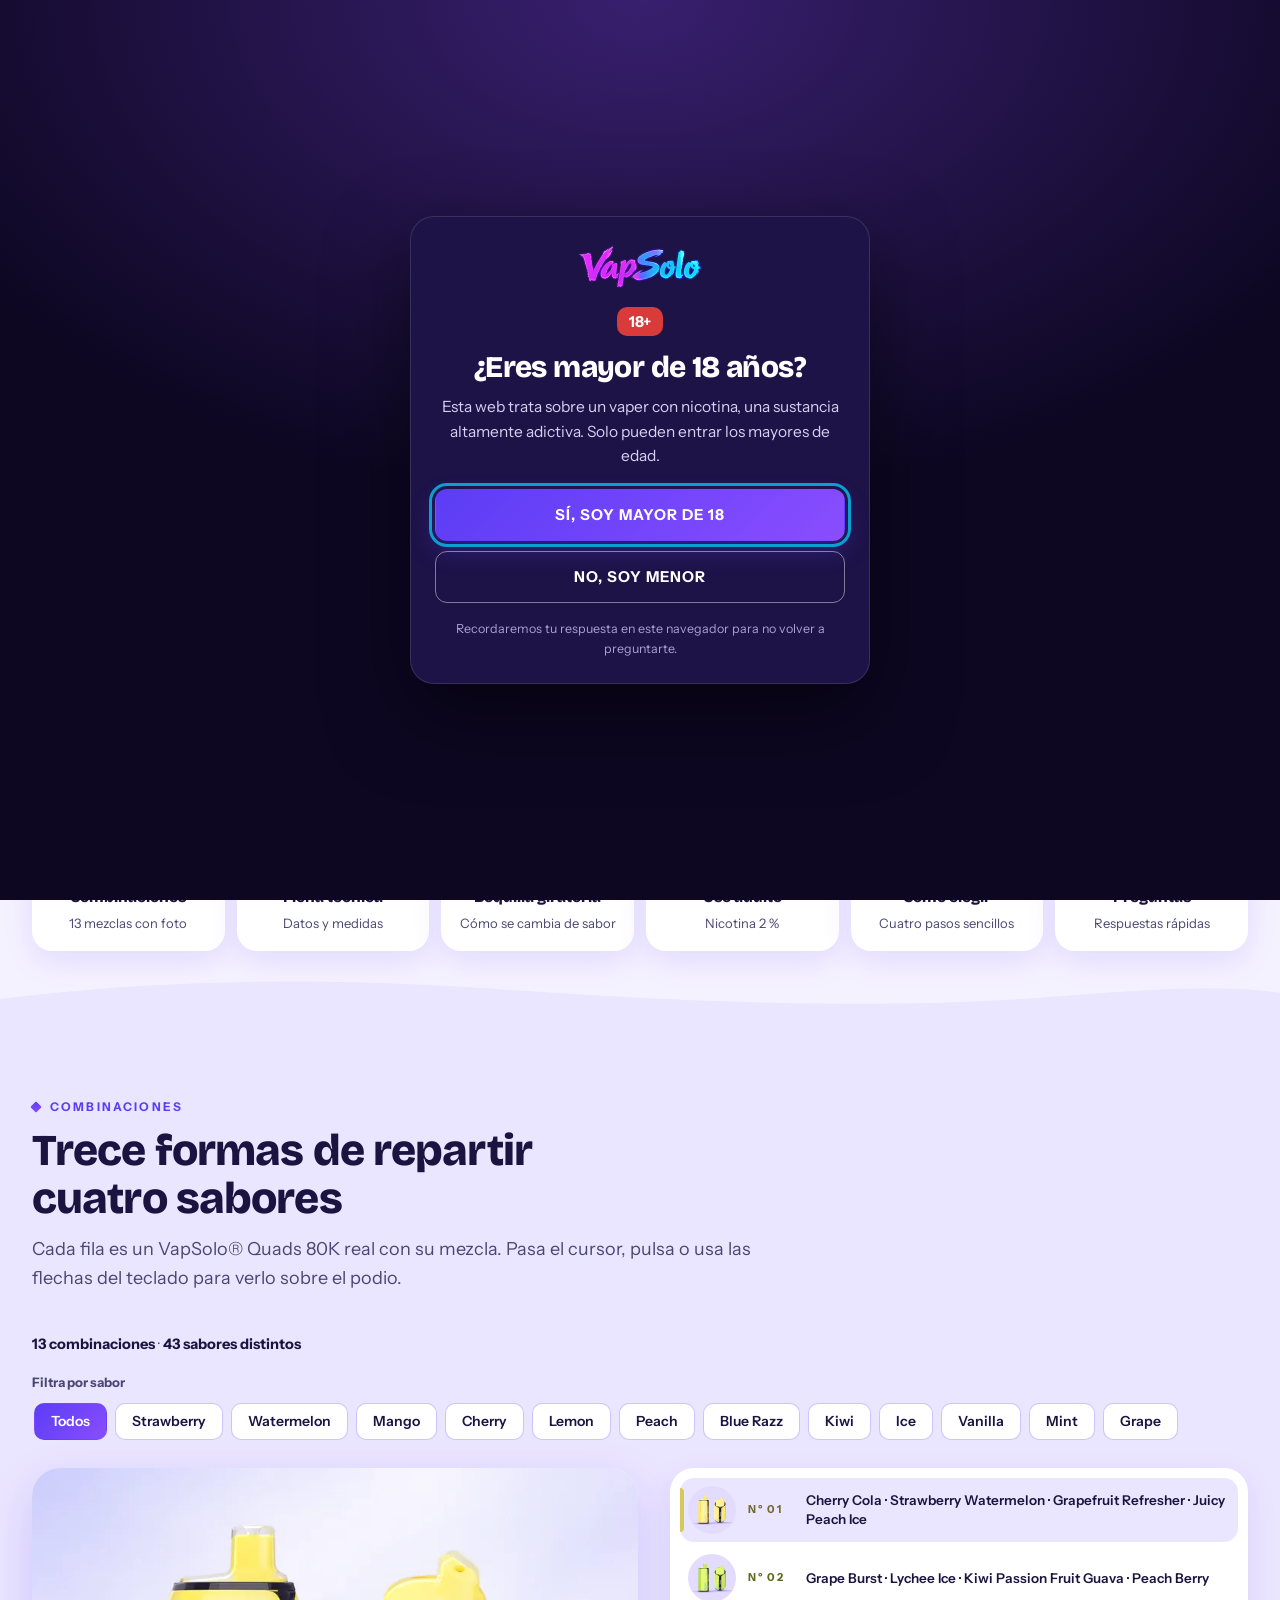
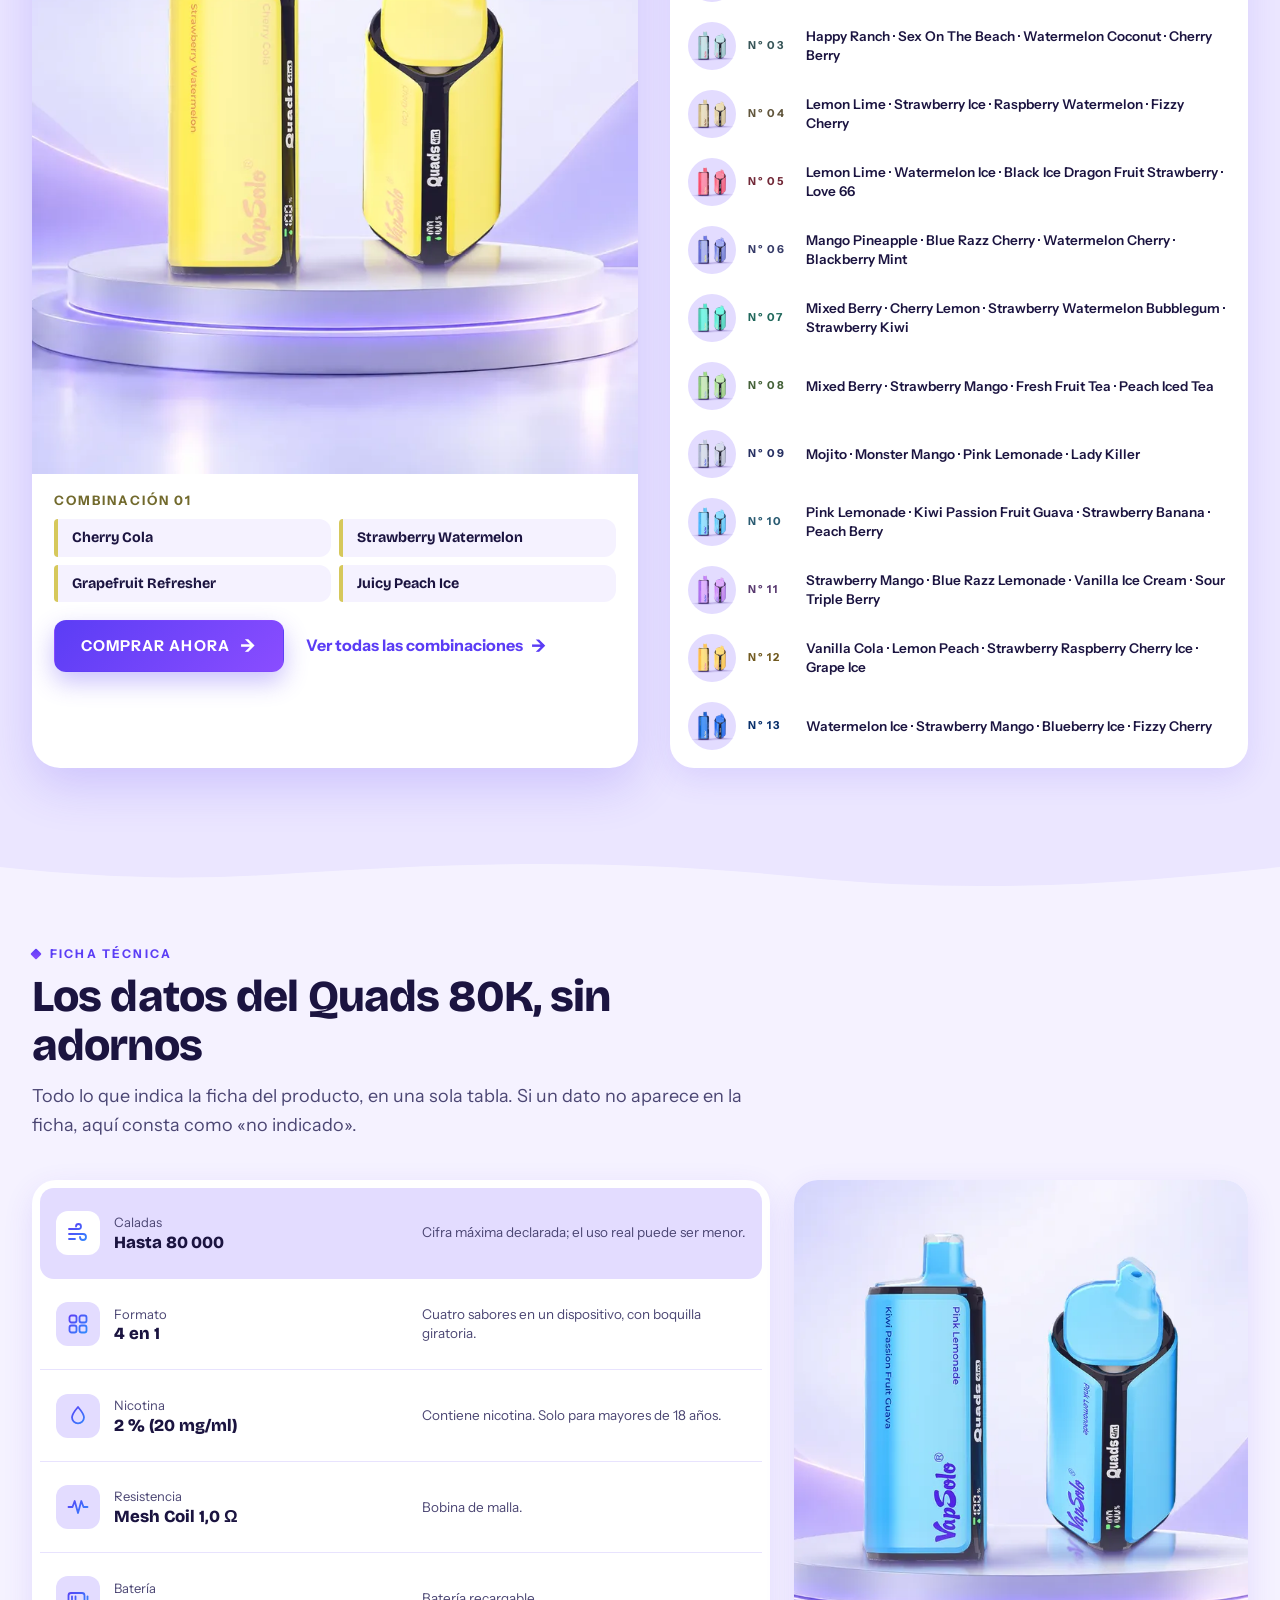
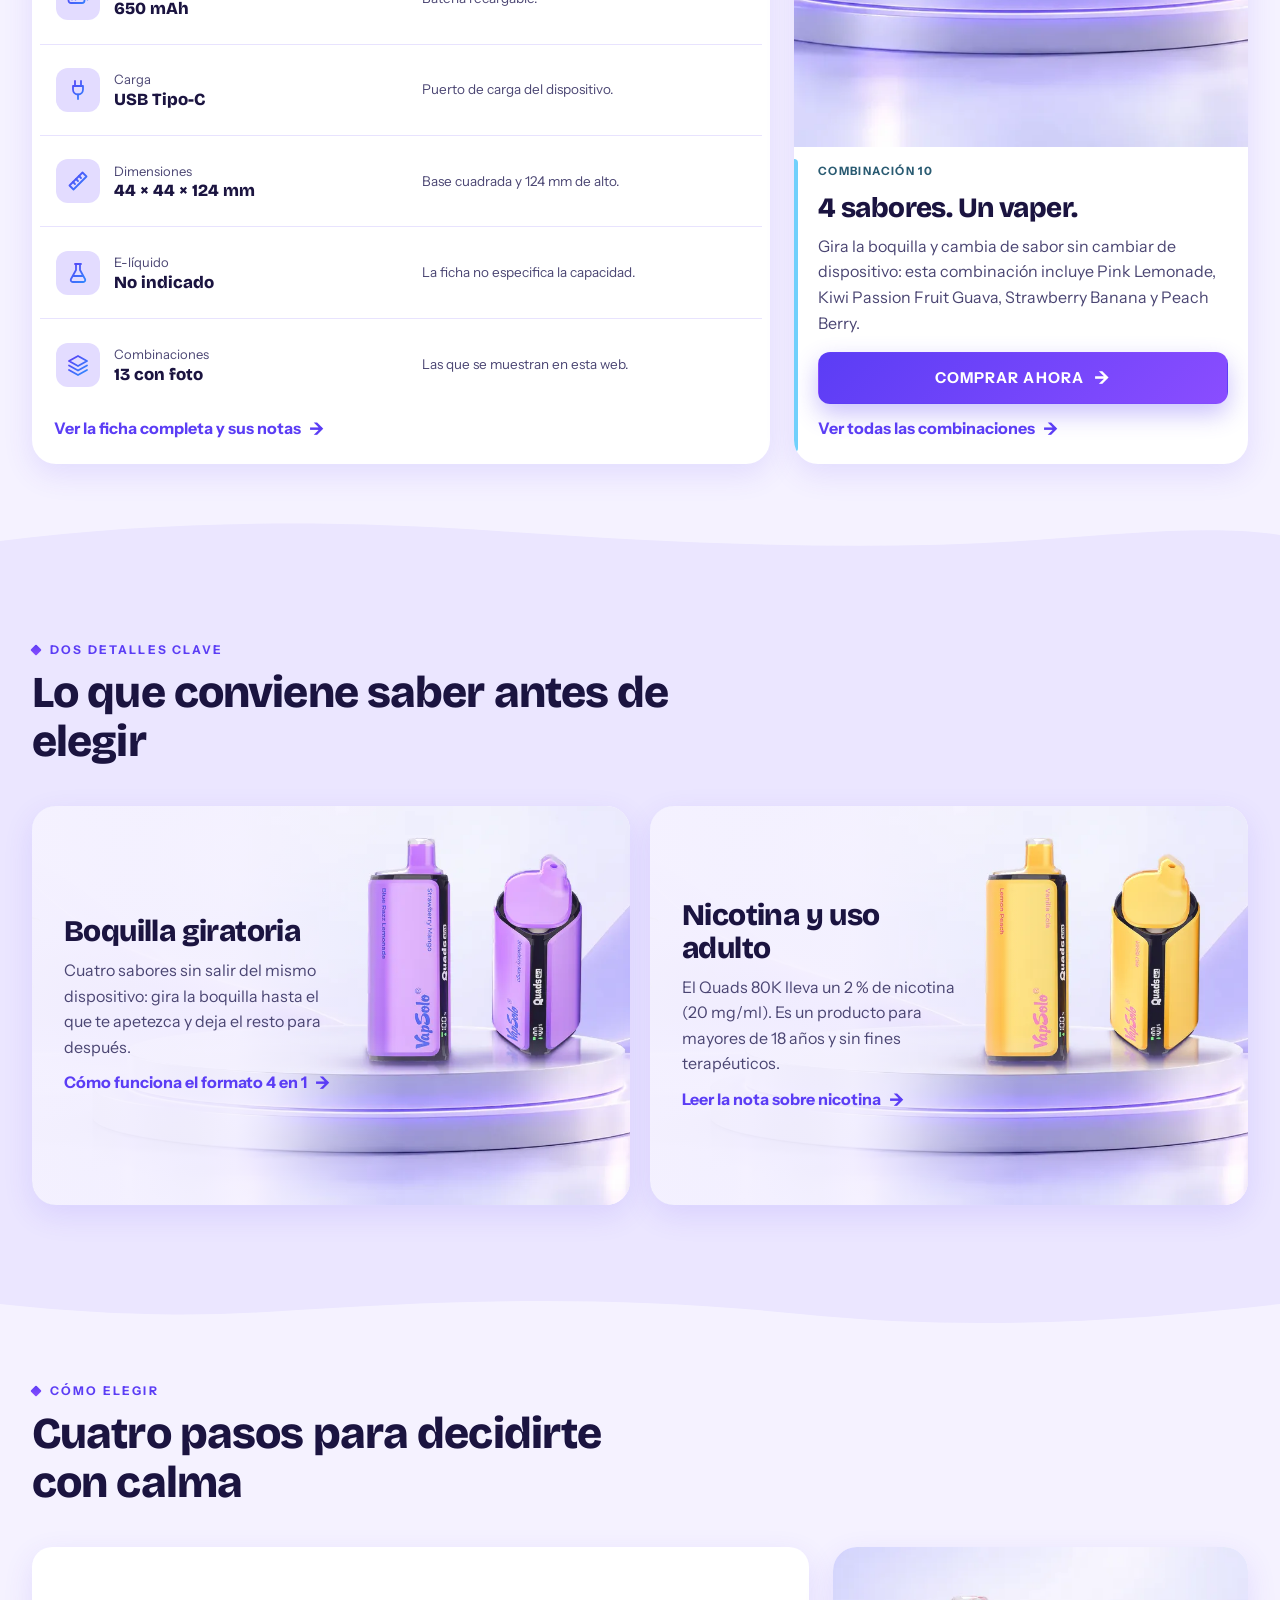
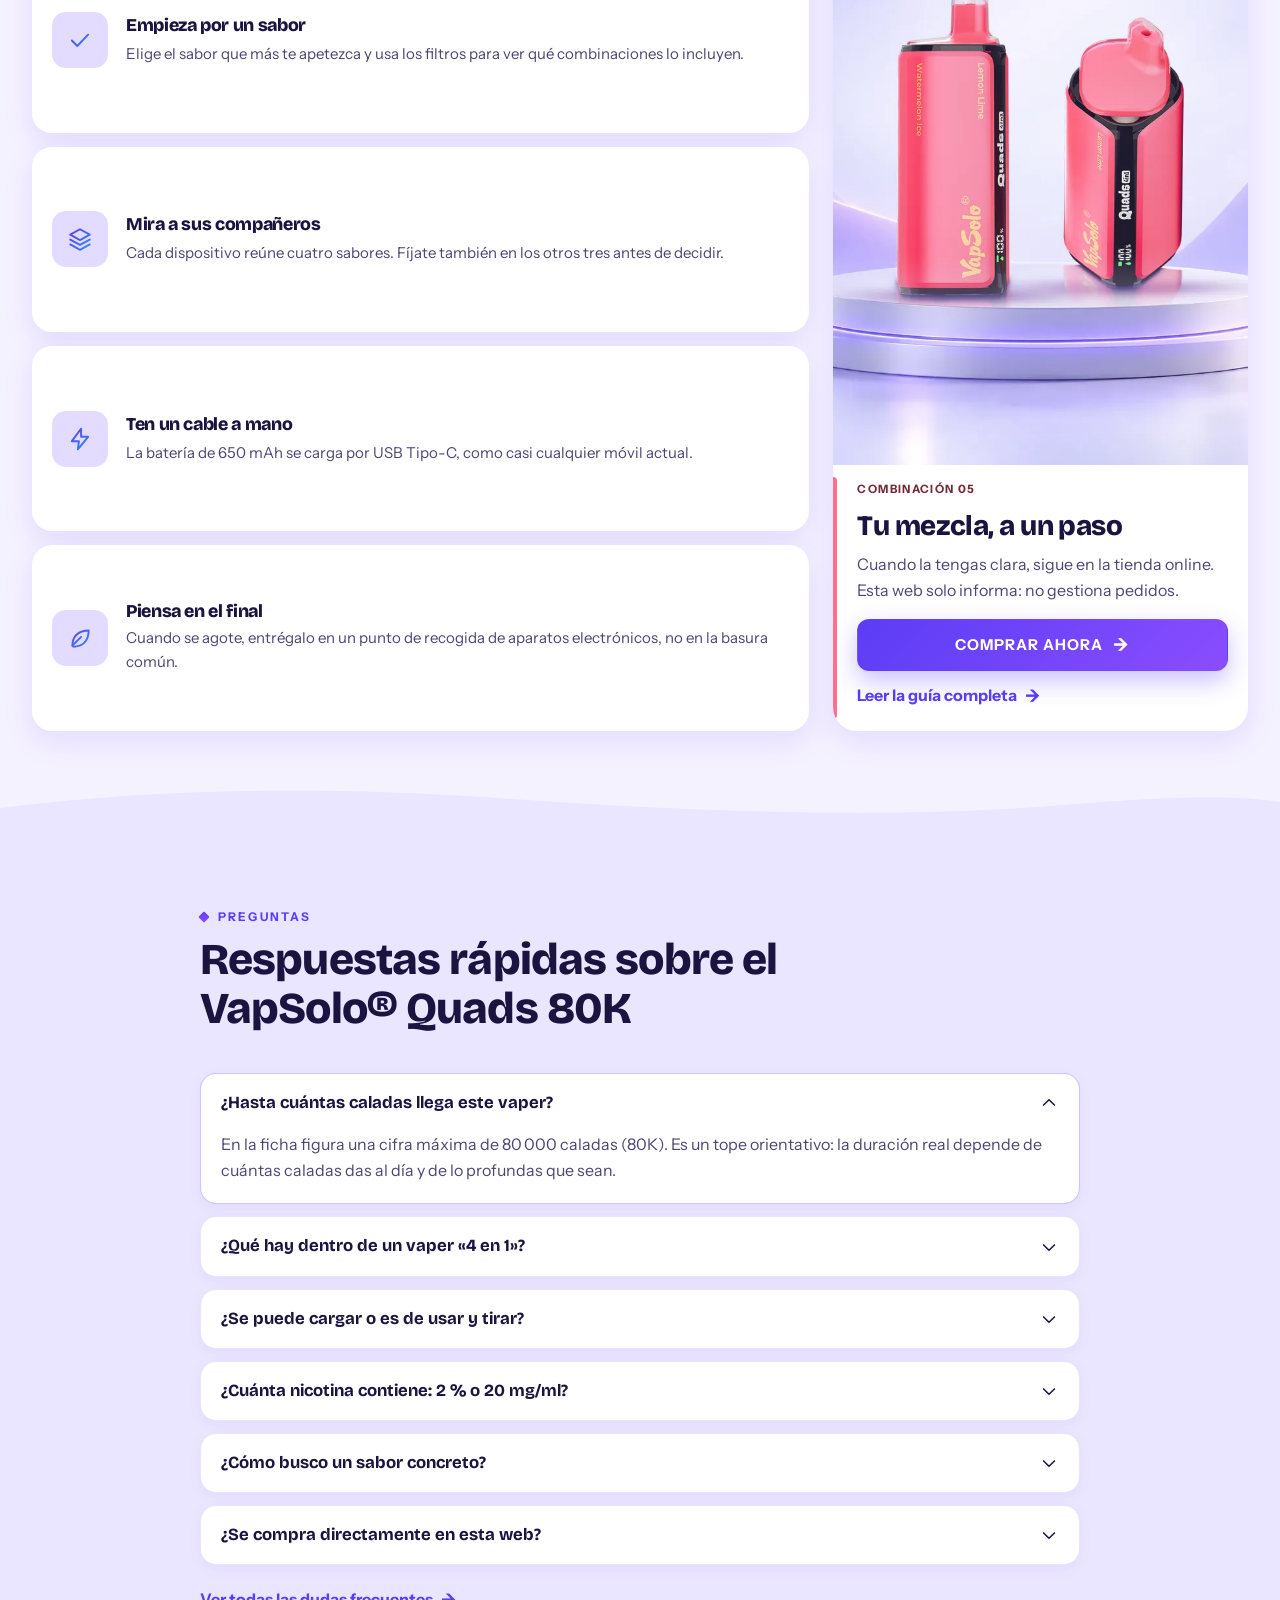
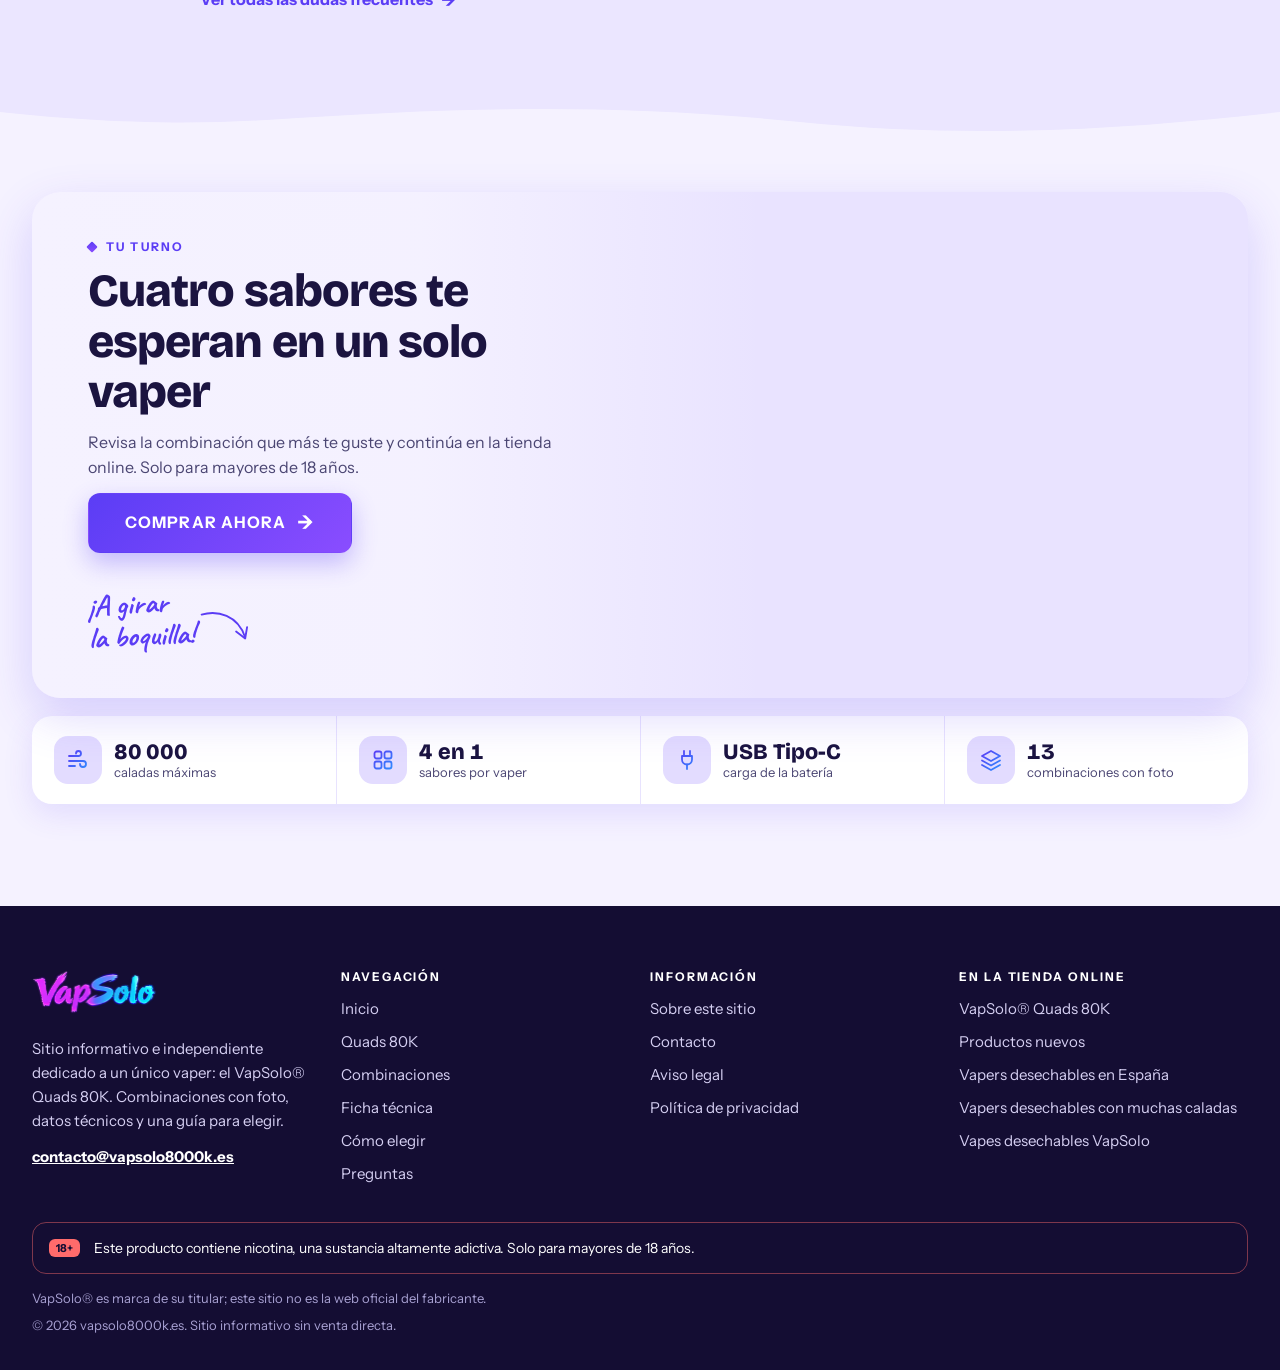
==== commit 2e023ac8: "Fix 18+ modal" ====
--- a/index.html
+++ b/index.html
@@ -28,9 +28,30 @@
     <link rel="apple-touch-icon" href="apple-touch-icon.png">
     <link rel="stylesheet" href="assets/css/style.css">
     <link rel="stylesheet" href="assets/css/sets.css">
+    <script src="assets/js/age.js"></script>
     <script src="assets/js/app.js" defer></script>
   </head>
   <body>
+    <div class="agegate" role="dialog" aria-modal="true" aria-labelledby="agegate-title"
+      aria-describedby="agegate-text" data-agegate>
+      <div class="agegate__box">
+        <img src="assets/img/logo-88.webp" width="250" height="88" alt="VapSolo"
+          class="agegate__logo">
+        <span class="age__badge agegate__badge">18+</span>
+        <p class="agegate__title" id="agegate-title">¿Eres mayor de 18 años?</p>
+        <p class="agegate__text" id="agegate-text">
+          Esta web trata sobre un vaper con nicotina, una sustancia altamente adictiva. Solo pueden
+          entrar los mayores de edad.
+        </p>
+        <div class="agegate__act">
+          <button type="button" class="btn" data-age-yes>Sí, soy mayor de 18</button>
+          <a class="btn btn--ghost" href="https://www.google.com/" data-age-no>No, soy menor</a>
+        </div>
+        <p class="agegate__fine">
+          Recordaremos tu respuesta en este navegador para no volver a preguntarte.
+        </p>
+      </div>
+    </div>
     <svg class="sprite" width="0" height="0" aria-hidden="true" focusable="false">
       <defs>
         <linearGradient id="gv" gradientUnits="userSpaceOnUse" x1="3" y1="3" x2="21" y2="21">
--- a/assets/css/style.css
+++ b/assets/css/style.css
@@ -443,3 +443,18 @@
 
 .dock .btn{padding:0 10px;min-width:0;font-size:12.5px;letter-spacing:.04em}
 .dock .btn--ghost-dark{font-size:14px}
+
+/* ---------- age gate (18+) ---------- */
+.agegate{display:none;position:fixed;inset:0;z-index:200;align-items:center;justify-content:center;padding:16px;background:radial-gradient(800px 500px at 50% 0%,rgba(138,77,255,.35),rgba(138,77,255,0)),#0d0722;overflow-y:auto}
+html.age-pending{overflow:hidden}
+html.age-pending .agegate{display:flex}
+.agegate__box{width:min(100%,460px);margin:auto;padding:28px 24px 24px;border-radius:24px;background:var(--dark2);color:#f4f1ff;text-align:center;box-shadow:0 30px 80px rgba(0,0,0,.5);border:1px solid rgba(255,255,255,.12)}
+.agegate__logo{display:block;height:44px;width:auto;margin:0 auto 18px}
+.agegate__badge{font-size:15px;padding:5px 12px;border-radius:10px;margin-bottom:14px}
+.agegate__title{margin:0 0 10px;font:800 clamp(24px,6vw,30px)/1.15 var(--f-head);letter-spacing:-.02em;color:#fff}
+.agegate__text{margin:0 0 20px;color:#d6d0f3;font-size:15.5px}
+.agegate__act{display:grid;gap:10px}
+.agegate__act .btn{width:100%}
+.agegate__act .btn--ghost{background:transparent;color:#fff;border-color:rgba(255,255,255,.45)}
+.agegate__act .btn--ghost:hover{box-shadow:0 10px 24px rgba(0,0,0,.35)}
+.agegate__fine{margin:16px 0 0;font-size:12.5px;color:#a8a1d3}
